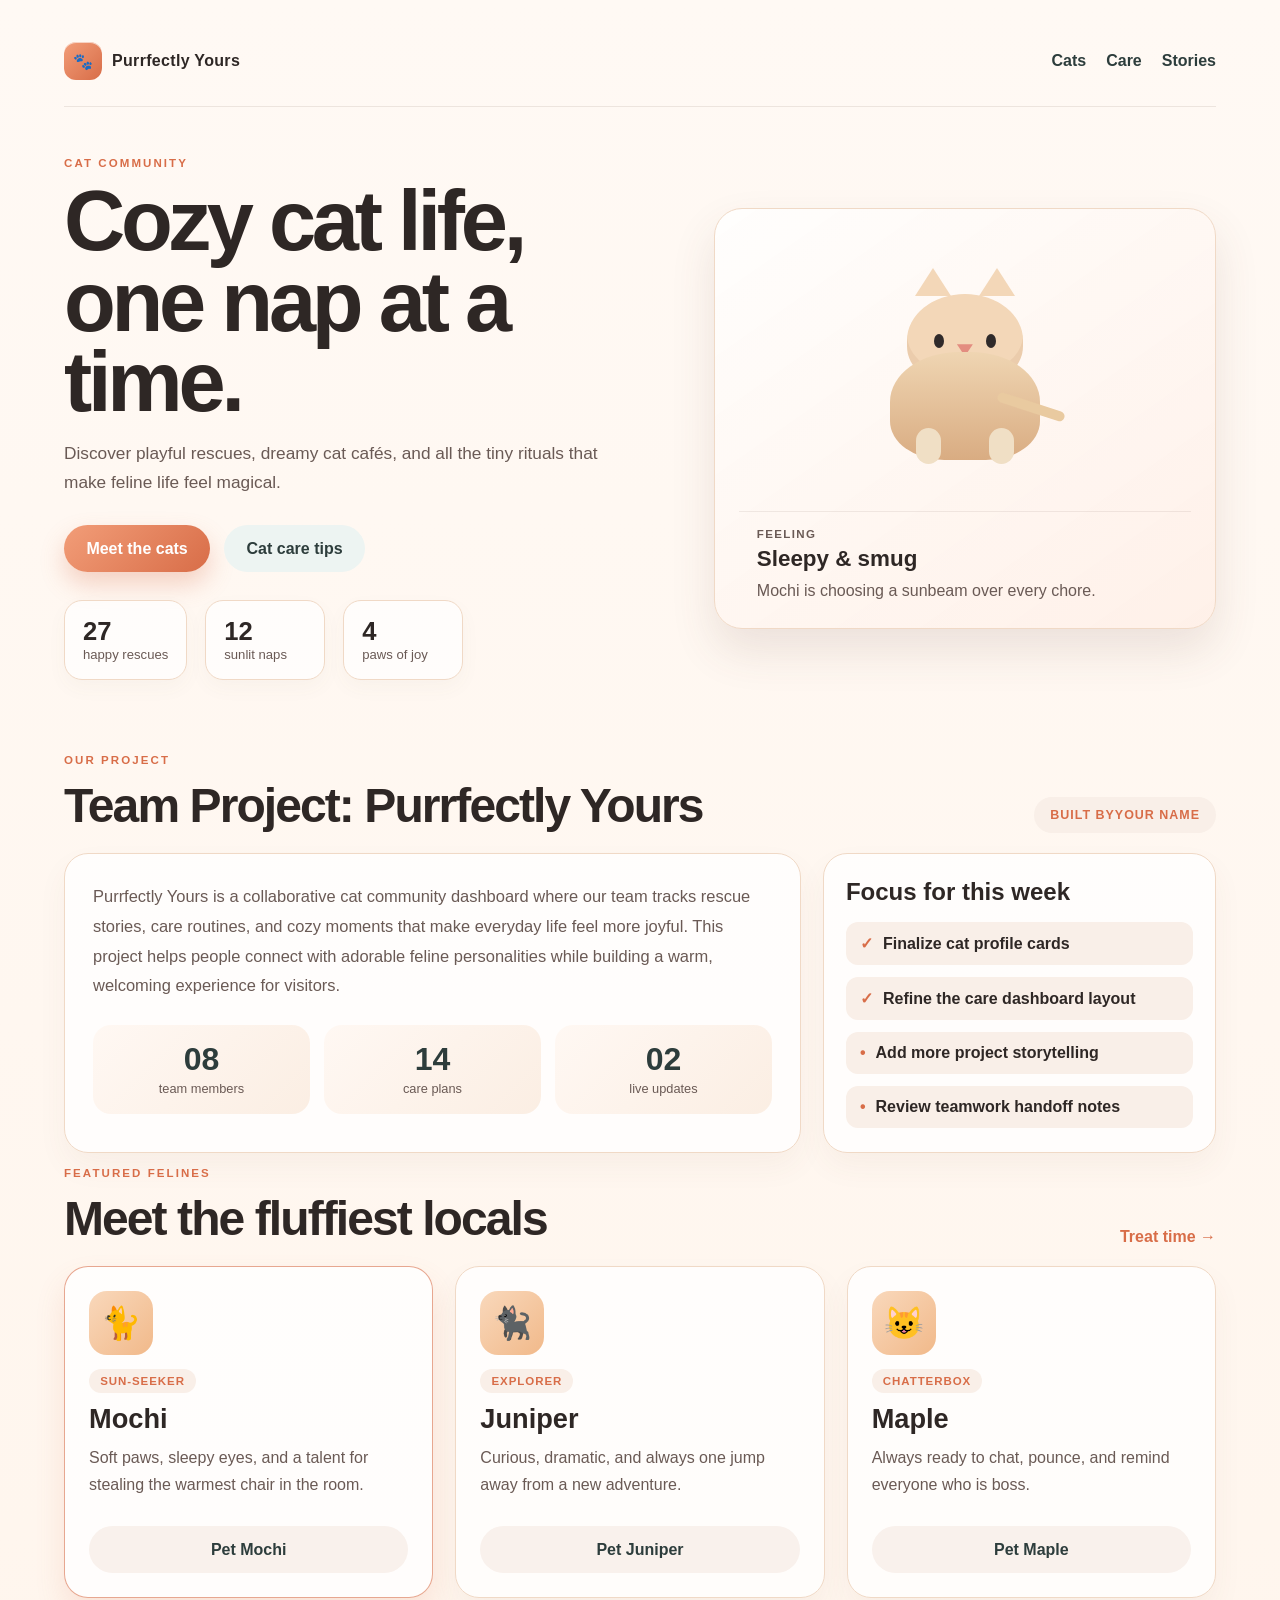
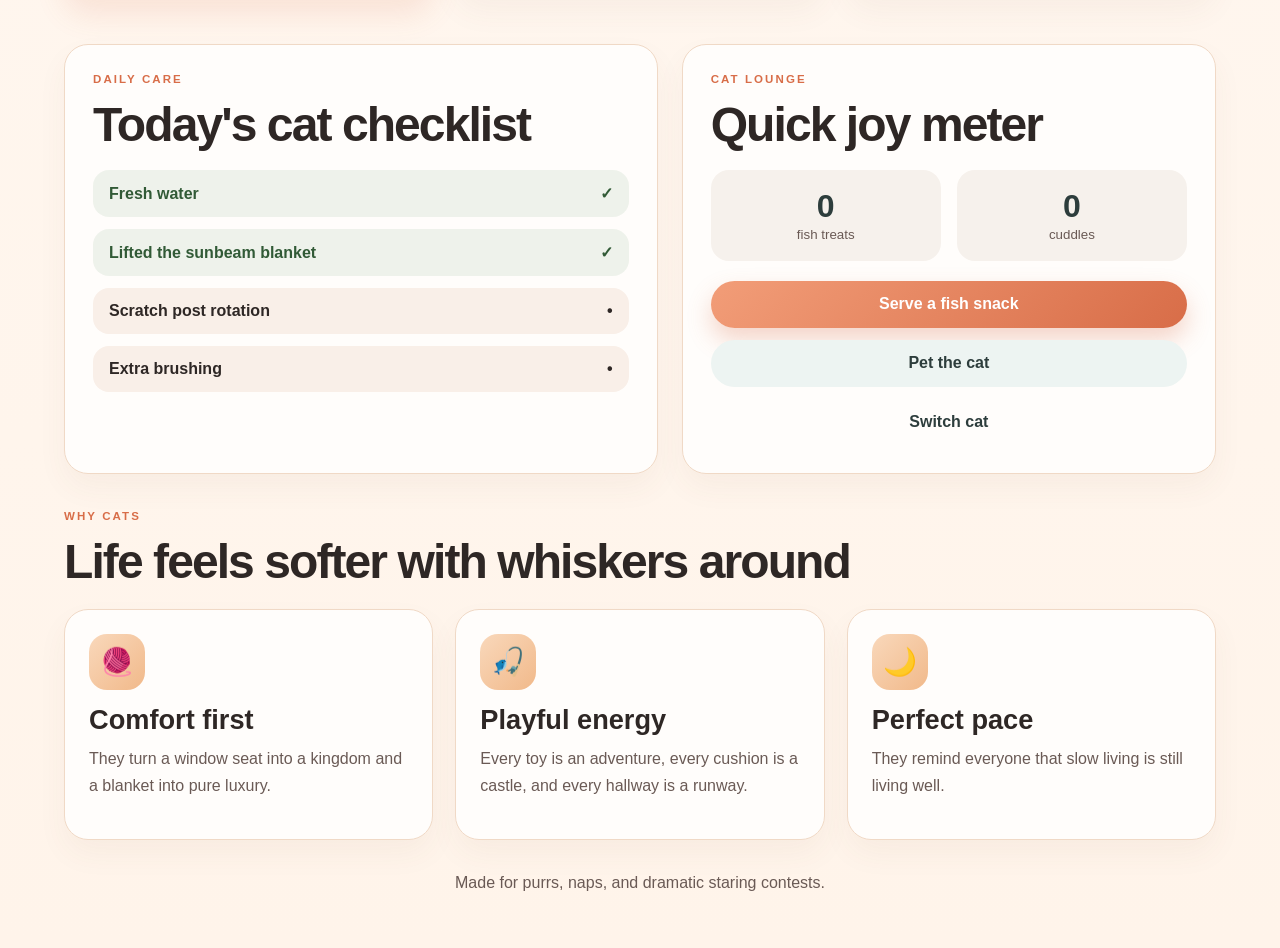
==== index.html @ acc52320 "cat" ====
﻿<!DOCTYPE html>
<html lang="en">
  <head>
    <meta charset="UTF-8" />
    <meta name="viewport" content="width=device-width, initial-scale=1.0" />
    <title>Purrfectly Yours</title>
    <link rel="stylesheet" href="purrfectly-yours.css" />
  </head>
  <body>
    <div class="page-shell">
      <header class="topbar">
        <div class="brand" aria-label="Purrfectly Yours home">
          <span class="brand-mark">🐾</span>
          <span>Purrfectly Yours</span>
        </div>
        <nav class="nav" aria-label="Main navigation">
          <a href="#cats">Cats</a>
          <a href="#care">Care</a>
          <a href="#story">Stories</a>
        </nav>
      </header>

      <main>
        <section class="hero">
          <div class="hero-copy">
            <p class="eyebrow">Cat community</p>
            <h1>Cozy cat life, one nap at a time.</h1>
            <p class="lede">
              Discover playful rescues, dreamy cat cafés, and all the tiny rituals that make feline life feel magical.
            </p>
            <div class="cta-row">
              <a class="primary-btn" href="#cats">Meet the cats</a>
              <a class="secondary-btn" href="#care">Cat care tips</a>
            </div>
            <ul class="mini-stats" aria-label="Cat community stats">
              <li><strong>27</strong><span>happy rescues</span></li>
              <li><strong>12</strong><span>sunlit naps</span></li>
              <li><strong>4</strong><span>paws of joy</span></li>
            </ul>
          </div>

          <div class="hero-card" aria-live="polite">
            <div class="cat-stage">
              <div class="cat-figure" aria-label="Featured cat illustration">
                <div class="cat-head">
                  <span class="ear left"></span>
                  <span class="ear right"></span>
                  <span class="eye left"></span>
                  <span class="eye right"></span>
                  <span class="nose"></span>
                  <span class="mouth"></span>
                </div>
                <div class="cat-body">
                  <span class="paw left"></span>
                  <span class="paw right"></span>
                  <span class="tail"></span>
                </div>
              </div>
            </div>
            <div class="mood-box">
              <p class="mood-label">Feeling</p>
              <strong id="moodLabel">Sleepy &amp; smug</strong>
              <p id="moodText">Mochi is choosing a sunbeam over every chore.</p>
            </div>
          </div>
        </section>

        <section class="your-name-project" id="project">
          <div class="project-heading">
            <div>
              <p class="eyebrow">Our project</p>
              <h2>Team Project: Purrfectly Yours</h2>
            </div>
            <span class="project-badge">Built by <strong id="creatorName">Your Name</strong></span>
          </div>

          <div class="project-layout">
            <article class="project-card project-main">
              <p class="project-description">
                Purrfectly Yours is a collaborative cat community dashboard where our team tracks rescue stories,
                care routines, and cozy moments that make everyday life feel more joyful. This project helps people
                connect with adorable feline personalities while building a warm, welcoming experience for visitors.
              </p>

              <div class="project-metrics">
                <div class="metric-box">
                  <strong>08</strong>
                  <span>team members</span>
                </div>
                <div class="metric-box">
                  <strong>14</strong>
                  <span>care plans</span>
                </div>
                <div class="metric-box">
                  <strong>02</strong>
                  <span>live updates</span>
                </div>
              </div>
            </article>

            <aside class="project-card project-checklist">
              <h3>Focus for this week</h3>
              <ul>
                <li><span>✓</span> Finalize cat profile cards</li>
                <li><span>✓</span> Refine the care dashboard layout</li>
                <li><span>•</span> Add more project storytelling</li>
                <li><span>•</span> Review teamwork handoff notes</li>
              </ul>
            </aside>
          </div>
        </section>

        <section id="cats" class="cats">
          <div class="section-heading">
            <div>
              <p class="eyebrow">Featured felines</p>
              <h2>Meet the fluffiest locals</h2>
            </div>
            <a href="#care" class="inline-link">Treat time →</a>
          </div>

          <div class="cat-grid">
            <article class="cat-card active" data-index="0">
              <div class="card-icon">🐈</div>
              <span class="cat-tag">Sun-seeker</span>
              <h3>Mochi</h3>
              <p>Soft paws, sleepy eyes, and a talent for stealing the warmest chair in the room.</p>
              <button type="button" class="pet-button">Pet Mochi</button>
            </article>

            <article class="cat-card" data-index="1">
              <div class="card-icon">🐈‍⬛</div>
              <span class="cat-tag">Explorer</span>
              <h3>Juniper</h3>
              <p>Curious, dramatic, and always one jump away from a new adventure.</p>
              <button type="button" class="pet-button">Pet Juniper</button>
            </article>

            <article class="cat-card" data-index="2">
              <div class="card-icon">😺</div>
              <span class="cat-tag">Chatterbox</span>
              <h3>Maple</h3>
              <p>Always ready to chat, pounce, and remind everyone who is boss.</p>
              <button type="button" class="pet-button">Pet Maple</button>
            </article>
          </div>
        </section>

        <section id="care" class="care-board">
          <div class="panel">
            <p class="eyebrow">Daily care</p>
            <h2>Today's cat checklist</h2>
            <ul class="care-list">
              <li class="done">Fresh water <span>✓</span></li>
              <li class="done">Lifted the sunbeam blanket <span>✓</span></li>
              <li class="pending">Scratch post rotation <span>•</span></li>
              <li class="pending">Extra brushing <span>•</span></li>
            </ul>
          </div>

          <div class="panel action-panel">
            <p class="eyebrow">Cat lounge</p>
            <h2>Quick joy meter</h2>
            <div class="counter-row">
              <div class="counter-box">
                <span id="fishCount">0</span>
                <small>fish treats</small>
              </div>
              <div class="counter-box">
                <span id="loveCount">0</span>
                <small>cuddles</small>
              </div>
            </div>
            <button id="feedBtn" type="button">Serve a fish snack</button>
            <button id="petBtn" class="secondary-btn" type="button">Pet the cat</button>
            <button id="nextCatBtn" class="ghost-btn" type="button">Switch cat</button>
          </div>
        </section>

        <section id="story" class="story">
          <div class="section-heading">
            <div>
              <p class="eyebrow">Why cats</p>
              <h2>Life feels softer with whiskers around</h2>
            </div>
          </div>

          <div class="story-grid">
            <article class="story-card">
              <div class="story-icon">🧶</div>
              <h3>Comfort first</h3>
              <p>They turn a window seat into a kingdom and a blanket into pure luxury.</p>
            </article>
            <article class="story-card">
              <div class="story-icon">🎣</div>
              <h3>Playful energy</h3>
              <p>Every toy is an adventure, every cushion is a castle, and every hallway is a runway.</p>
            </article>
            <article class="story-card">
              <div class="story-icon">🌙</div>
              <h3>Perfect pace</h3>
              <p>They remind everyone that slow living is still living well.</p>
            </article>
          </div>
        </section>
      </main>

      <footer>
        <p>Made for purrs, naps, and dramatic staring contests.</p>
      </footer>
    </div>

    <script src="app.js"></script>
  </body>
</html>
---- purrfectly-yours.css ----
﻿:root {
  --bg: #fffaf5;
  --panel: #fff;
  --panel-soft: #fbeee3;
  --accent: #f29d78;
  --accent-deep: #d86d48;
  --primary: #586f70;
  --primary-deep: #2d3d3c;
  --text: #2e2725;
  --muted: #6a5a55;
  --line: #f0d9c6;
  --success: #8ab18a;
  --shadow: 0 22px 45px rgba(95, 67, 55, 0.12);
}

* {
  box-sizing: border-box;
}

html {
  scroll-behavior: smooth;
}

body {
  margin: 0;
  font-family: 'Segoe UI', Tahoma, sans-serif;
  color: var(--text);
  background: linear-gradient(180deg, #fff9f4 0%, #fff4ea 100%);
}

img {
  max-width: 100%;
  display: block;
}

button,
a {
  font: inherit;
}

.page-shell {
  max-width: 1200px;
  margin: 0 auto;
  padding: 24px 24px 40px;
}

.topbar {
  display: flex;
  align-items: center;
  justify-content: space-between;
  gap: 18px;
  padding: 18px 0 26px;
  border-bottom: 1px solid rgba(109, 83, 68, 0.12);
}

.brand {
  display: inline-flex;
  align-items: center;
  gap: 10px;
  font-weight: 800;
  letter-spacing: 0.02em;
}

.brand-mark {
  display: grid;
  place-items: center;
  width: 38px;
  height: 38px;
  border-radius: 12px;
  background: linear-gradient(135deg, var(--accent), var(--accent-deep));
  box-shadow: inset 0 1px 0 rgba(255,255,255,0.6);
}

.nav {
  display: flex;
  gap: 20px;
  flex-wrap: wrap;
}

.nav a {
  color: var(--primary-deep);
  text-decoration: none;
  font-weight: 600;
}

.hero {
  display: grid;
  grid-template-columns: 1.1fr 0.9fr;
  gap: 36px;
  align-items: center;
  padding: 50px 0 28px;
}

.eyebrow {
  margin: 0 0 12px;
  color: var(--accent-deep);
  font-size: 0.72rem;
  font-weight: 800;
  letter-spacing: 0.18em;
  text-transform: uppercase;
}

h1,
h2,
h3,
p {
  margin-top: 0;
}

h1 {
  margin-bottom: 16px;
  font-size: clamp(2.8rem, 7vw, 5.3rem);
  line-height: 0.95;
  letter-spacing: -0.05em;
}

.lede {
  max-width: 580px;
  color: var(--muted);
  font-size: 1.08rem;
  line-height: 1.7;
}

.cta-row {
  display: flex;
  flex-wrap: wrap;
  gap: 14px;
  margin-top: 28px;
}

.primary-btn,
.secondary-btn,
.pet-button,
#feedBtn,
#petBtn,
#nextCatBtn {
  border: none;
  border-radius: 999px;
  padding: 0.9rem 1.4rem;
  font-weight: 700;
  text-decoration: none;
  transition: transform 0.18s ease, box-shadow 0.18s ease;
  cursor: pointer;
}

.primary-btn,
#feedBtn {
  background: linear-gradient(135deg, var(--accent), var(--accent-deep));
  color: white;
  box-shadow: 0 12px 24px rgba(216, 109, 72, 0.28);
}

.secondary-btn,
#petBtn {
  background: #edf4f2;
  color: var(--primary-deep);
}

.ghost-btn {
  background: transparent;
  border: 1px solid rgba(45, 61, 60, 0.15);
  color: var(--primary-deep);
}

.primary-btn:hover,
.secondary-btn:hover,
.pet-button:hover,
#feedBtn:hover,
#petBtn:hover,
#nextCatBtn:hover {
  transform: translateY(-1px);
}

.mini-stats {
  display: flex;
  flex-wrap: wrap;
  gap: 18px;
  margin: 28px 0 0;
  padding: 0;
  list-style: none;
}

.mini-stats li {
  min-width: 120px;
  padding: 16px 18px;
  background: rgba(255,255,255,0.7);
  border: 1px solid var(--line);
  border-radius: 18px;
  box-shadow: 0 8px 20px rgba(110, 90, 80, 0.04);
}

.mini-stats strong {
  display: block;
  font-size: 1.6rem;
  line-height: 1.1;
}

.mini-stats span {
  color: var(--muted);
  font-size: 0.82rem;
}

.hero-card {
  background: linear-gradient(145deg, rgba(255,255,255,0.85), rgba(255,240,231,0.9));
  border: 1px solid var(--line);
  border-radius: 28px;
  box-shadow: var(--shadow);
  padding: 24px;
}

.cat-stage {
  display: grid;
  place-items: center;
  min-height: 260px;
  padding: 18px 0 14px;
}

.cat-figure {
  position: relative;
  width: 180px;
  height: 190px;
}

.cat-head {
  position: absolute;
  top: 24px;
  left: 50%;
  transform: translateX(-50%);
  width: 116px;
  height: 92px;
  background: #f3d7b8;
  border-radius: 52% 52% 45% 45%;
  box-shadow: inset 0 -12px 0 rgba(187, 139, 103, 0.15);
}

.ear {
  position: absolute;
  top: -26px;
  width: 0;
  height: 0;
  border-left: 18px solid transparent;
  border-right: 18px solid transparent;
  border-bottom: 28px solid #f3d7b8;
}

.ear.left { left: 8px; }
.ear.right { right: 8px; }

.eye {
  position: absolute;
  top: 40px;
  width: 10px;
  height: 14px;
  border-radius: 50%;
  background: #2f2a2a;
}

.eye.left { left: 27px; }
.eye.right { right: 27px; }

.nose {
  position: absolute;
  left: 50%;
  top: 50px;
  width: 16px;
  height: 12px;
  transform: translateX(-50%);
  background: #e38d80;
  clip-path: polygon(50% 100%, 0 0, 100% 0);
}

.mouth {
  position: absolute;
  left: 50%;
  top: 63px;
  width: 34px;
  height: 16px;
  transform: translateX(-50%);
  border-bottom: 2px solid #403533;
  border-radius: 0 0 18px 18px;
}

.cat-body {
  position: absolute;
  left: 50%;
  bottom: 0;
  transform: translateX(-50%);
  width: 150px;
  height: 108px;
  background: linear-gradient(180deg, #efd5b2 0%, #d9ac82 100%);
  border-radius: 46% 46% 36% 36%;
}

.paw {
  position: absolute;
  bottom: -4px;
  width: 25px;
  height: 36px;
  background: #f0dfc5;
  border-radius: 16px;
}

.paw.left { left: 26px; }
.paw.right { right: 26px; }

.tail {
  position: absolute;
  right: -26px;
  top: 50px;
  width: 70px;
  height: 10px;
  background: #e9caa0;
  border-radius: 999px;
  transform: rotate(18deg);
}

.mood-box {
  margin-top: 18px;
  padding: 16px 18px 0;
  border-top: 1px solid rgba(109, 83, 68, 0.1);
}

.mood-label {
  margin: 0 0 6px;
  color: var(--muted);
  font-size: 0.72rem;
  font-weight: 700;
  letter-spacing: 0.12em;
  text-transform: uppercase;
}

#moodLabel {
  display: block;
  margin-bottom: 6px;
  font-size: 1.4rem;
}

#moodText {
  margin: 0;
  color: var(--muted);
  line-height: 1.6;
}

.section-heading {
  display: flex;
  align-items: end;
  justify-content: space-between;
  gap: 12px;
  margin: 14px 0 20px;
}

.inline-link {
  color: var(--accent-deep);
  font-weight: 700;
  text-decoration: none;
}

h2 {
  margin-bottom: 0;
  font-size: clamp(2rem, 4vw, 3rem);
  letter-spacing: -0.04em;
}

.cat-grid,
.story-grid {
  display: grid;
  grid-template-columns: repeat(3, minmax(0, 1fr));
  gap: 22px;
}

.cat-card,
.story-card,
.panel {
  background: rgba(255,255,255,0.8);
  border: 1px solid var(--line);
  border-radius: 24px;
  box-shadow: 0 14px 30px rgba(120, 87, 63, 0.05);
}

.cat-card {
  padding: 24px;
  transition: transform 0.2s ease, box-shadow 0.2s ease, border-color 0.2s ease;
}

.cat-card.active {
  border-color: rgba(216, 109, 72, 0.6);
  box-shadow: 0 16px 30px rgba(216, 109, 72, 0.14);
}

.card-icon,
.story-icon {
  display: grid;
  place-items: center;
  width: 64px;
  height: 64px;
  margin-bottom: 14px;
  border-radius: 18px;
  background: linear-gradient(135deg, #f9d8bb, #f1b98a);
  font-size: 2rem;
}

.cat-tag {
  display: inline-block;
  margin-bottom: 10px;
  padding: 0.38rem 0.7rem;
  border-radius: 999px;
  background: #f9efe8;
  color: var(--accent-deep);
  font-size: 0.72rem;
  font-weight: 700;
  letter-spacing: 0.08em;
  text-transform: uppercase;
}

.cat-card h3,
.story-card h3 {
  margin-bottom: 10px;
  font-size: 1.7rem;
}

.cat-card p,
.story-card p {
  color: var(--muted);
  line-height: 1.65;
}

.pet-button {
  width: 100%;
  margin-top: 12px;
  background: #f9f1ec;
  color: var(--primary-deep);
}

.care-board {
  display: grid;
  grid-template-columns: 1fr 0.9fr;
  gap: 24px;
  margin-top: 36px;
  padding-top: 10px;
}

.panel {
  padding: 28px;
}

.care-list {
  margin: 18px 0 0;
  padding: 0;
  list-style: none;
  display: grid;
  gap: 12px;
}

.care-list li {
  display: flex;
  align-items: center;
  justify-content: space-between;
  gap: 12px;
  padding: 14px 16px;
  border-radius: 16px;
  font-weight: 600;
}

.care-list li.done {
  background: rgba(138, 177, 138, 0.14);
  color: #315a36;
}

.care-list li.pending {
  background: #f9efe8;
  color: var(--text);
}

.counter-row {
  display: grid;
  grid-template-columns: repeat(2, minmax(0, 1fr));
  gap: 16px;
  margin: 18px 0 20px;
}

.counter-box {
  padding: 18px 14px;
  border-radius: 18px;
  background: #f6f1ec;
  text-align: center;
}

.counter-box span {
  display: block;
  font-size: 2rem;
  font-weight: 800;
  color: var(--primary-deep);
}

.counter-box small {
  color: var(--muted);
}

.action-panel button {
  display: block;
  width: 100%;
  margin-top: 12px;
}

.your-name-project {
  margin-top: 18px;
  padding-top: 12px;
}

.project-heading {
  display: flex;
  align-items: end;
  justify-content: space-between;
  gap: 16px;
  margin: 16px 0 20px;
}

.project-badge {
  display: inline-flex;
  align-items: center;
  justify-content: center;
  padding: 0.7rem 1rem;
  border-radius: 999px;
  background: #f9efe8;
  color: var(--accent-deep);
  font-weight: 700;
  font-size: 0.78rem;
  letter-spacing: 0.08em;
  text-transform: uppercase;
}

.project-layout {
  display: grid;
  grid-template-columns: 1.5fr 0.8fr;
  gap: 22px;
}

.project-card {
  background: rgba(255, 255, 255, 0.82);
  border: 1px solid var(--line);
  border-radius: 24px;
  box-shadow: 0 14px 30px rgba(120, 87, 63, 0.05);
}

.project-main {
  padding: 28px;
}

.project-description {
  margin: 0;
  color: var(--muted);
  font-size: 1.03rem;
  line-height: 1.8;
}

.project-metrics {
  display: grid;
  grid-template-columns: repeat(3, minmax(0, 1fr));
  gap: 14px;
  margin-top: 24px;
}

.metric-box {
  padding: 18px 14px;
  border-radius: 18px;
  background: linear-gradient(135deg, #fff8f3, #fbeee3);
  text-align: center;
}

.metric-box strong {
  display: block;
  font-size: 2rem;
  line-height: 1;
  color: var(--primary-deep);
}

.metric-box span {
  display: block;
  margin-top: 6px;
  color: var(--muted);
  font-size: 0.8rem;
}

.project-checklist {
  padding: 24px 22px;
}

.project-checklist h3 {
  margin: 0 0 16px;
  font-size: 1.5rem;
}

.project-checklist ul {
  list-style: none;
  margin: 0;
  padding: 0;
  display: grid;
  gap: 12px;
}

.project-checklist li {
  display: flex;
  align-items: center;
  gap: 10px;
  padding: 12px 14px;
  border-radius: 12px;
  background: #f9efe8;
  color: var(--text);
  font-weight: 600;
}

.project-checklist li span {
  color: var(--accent-deep);
  font-size: 1rem;
}

.story {
  margin-top: 36px;
}

.story-card {
  padding: 24px;
}

.story-icon {
  width: 56px;
  height: 56px;
  font-size: 1.7rem;
}

footer {
  padding-top: 34px;
  text-align: center;
  color: var(--muted);
}

@media (max-width: 900px) {
  .project-layout {
    grid-template-columns: 1fr;
  }
}

@media (max-width: 900px) {
  .hero,
  .care-board,
  .cat-grid,
  .story-grid {
    grid-template-columns: 1fr;
  }

  .page-shell {
    padding-left: 18px;
    padding-right: 18px;
  }
}

@media (max-width: 560px) {
  .topbar,
  .section-heading {
    align-items: flex-start;
    flex-direction: column;
  }

  .nav {
    gap: 12px;
  }

  .cta-row {
    flex-direction: column;
  }

  .primary-btn,
  .secondary-btn,
  #feedBtn,
  #petBtn,
  #nextCatBtn {
    width: 100%;
    text-align: center;
  }
}
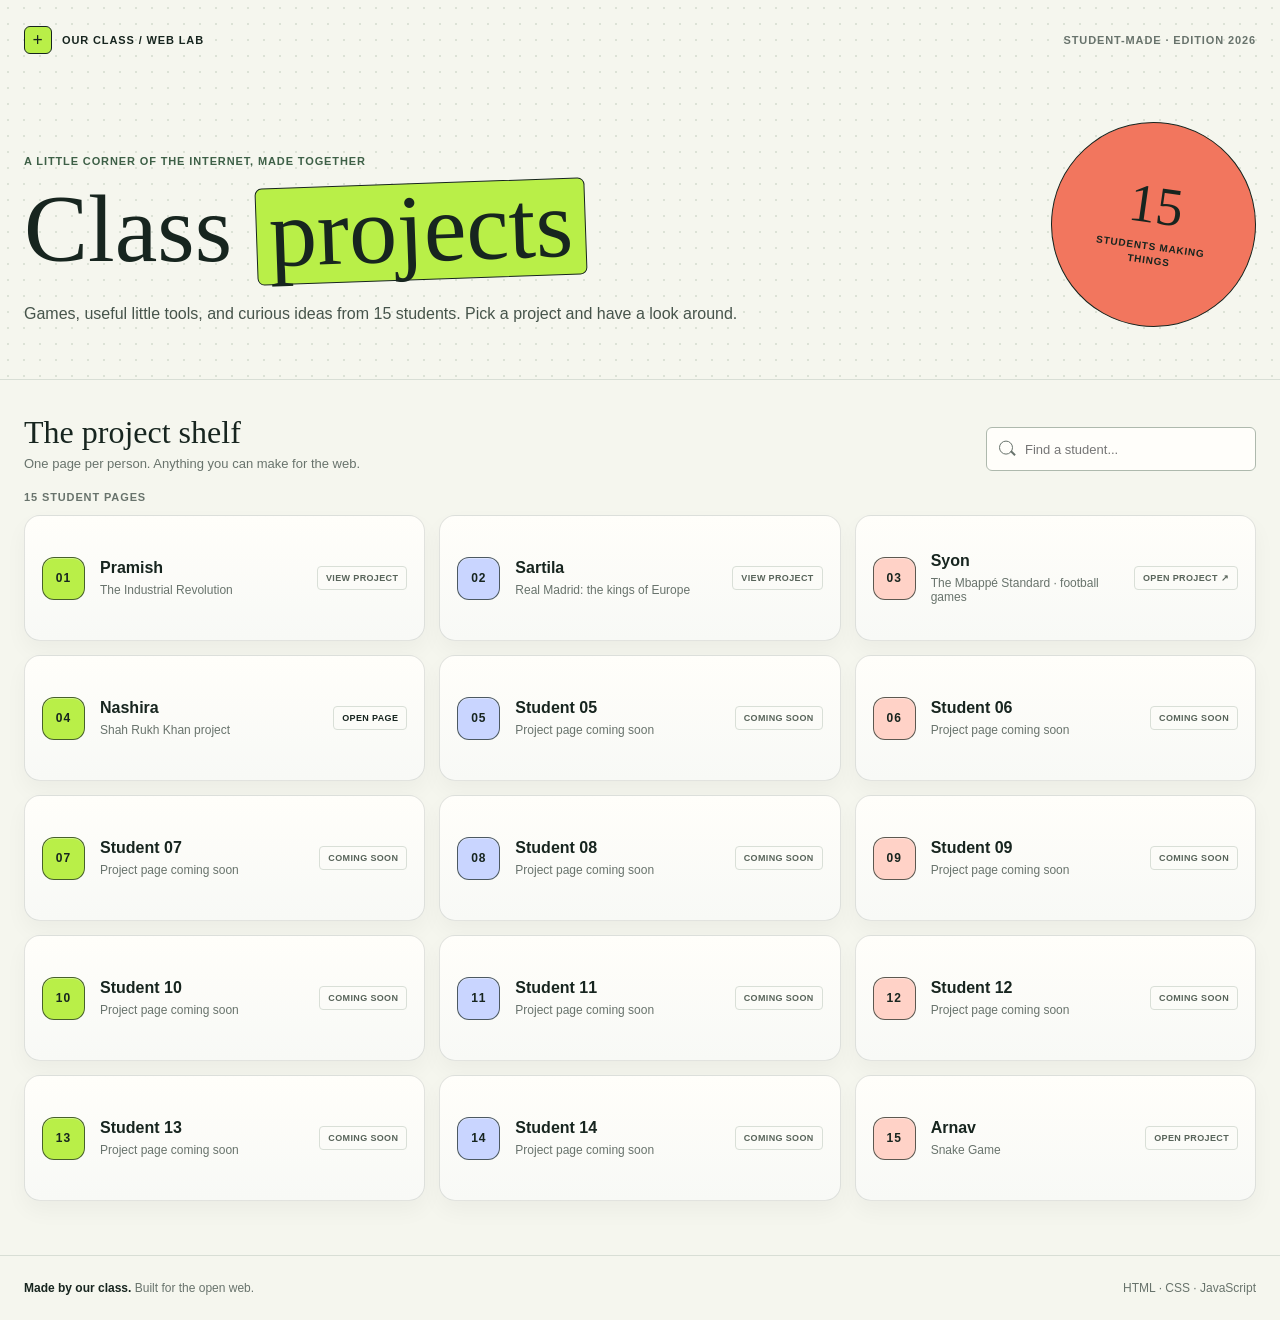
==== commit e63a235e: "Merge branch 'main' into Syon" ====
--- a/index.html
+++ b/index.html
@@ -1,215 +1,413 @@
-﻿<!DOCTYPE html>
+<!doctype html>
 <html lang="en">
-  <head>
-    <meta charset="UTF-8" />
-    <meta name="viewport" content="width=device-width, initial-scale=1.0" />
-    <title>Purrfectly Yours</title>
-    <link rel="stylesheet" href="purrfectly-yours.css" />
-  </head>
-  <body>
+<head>
+  <meta charset="utf-8">
+  <meta name="viewport" content="width=device-width, initial-scale=1">
+  <meta name="theme-color" content="#f5f6ee">
+  <meta name="description" content="A directory of games, tools, and web projects made by our class.">
+  <title>Class Web Lab</title>
+  <style>
+    :root {
+      color-scheme: light;
+      --paper: #f5f6ee;
+      --ink: #17251f;
+      --muted: #68736c;
+      --line: #d8ded5;
+      --green: #b9ef48;
+      --coral: #f2765e;
+      --blue: #5375e8;
+      --white: #fffefa;
+      --serif: Georgia, "Times New Roman", serif;
+      --sans: "Trebuchet MS", "Segoe UI", sans-serif;
+    }
+
+    * { box-sizing: border-box; }
+
+    body {
+      margin: 0;
+      background: var(--paper);
+      color: var(--ink);
+      font-family: var(--sans);
+      -webkit-font-smoothing: antialiased;
+    }
+
+    .page-shell {
+      width: min(1240px, calc(100% - 48px));
+      margin: 0 auto;
+    }
+
+    .masthead {
+      position: relative;
+      overflow: hidden;
+      padding: 26px 0 52px;
+      border-bottom: 1px solid var(--line);
+      background-color: var(--paper);
+      background-image: radial-gradient(#dce2d6 0.8px, transparent 0.8px);
+      background-size: 16px 16px;
+    }
+
+    .topline, .section-heading, .footer-line {
+      display: flex;
+      align-items: center;
+      justify-content: space-between;
+      gap: 20px;
+    }
+
+    .brand, .edition, .eyebrow, .slot-number, .slot-state, .results-count {
+      font-size: 11px;
+      font-weight: 800;
+      letter-spacing: 0.08em;
+      text-transform: uppercase;
+    }
+
+    .brand { display: inline-flex; align-items: center; gap: 10px; }
+
+    .brand-mark {
+      display: grid;
+      width: 28px;
+      height: 28px;
+      place-items: center;
+      background: var(--green);
+      border: 1px solid var(--ink);
+      border-radius: 6px;
+      font-family: var(--serif);
+      font-size: 18px;
+      line-height: 1;
+    }
+
+    .edition { color: var(--muted); }
+
+    .hero {
+      display: grid;
+      grid-template-columns: minmax(0, 1fr) 205px;
+      align-items: end;
+      gap: 32px;
+      padding-top: 68px;
+    }
+
+    .eyebrow { margin: 0 0 16px; color: #3e6047; }
+
+    h1 {
+      max-width: 760px;
+      margin: 0;
+      font-family: var(--serif);
+      font-size: clamp(52px, 8vw, 96px);
+      font-weight: 400;
+      line-height: 0.94;
+      letter-spacing: 0;
+    }
+
+    h1 span {
+      display: inline-block;
+      padding: 0 12px 5px;
+      background: var(--green);
+      border: 1px solid var(--ink);
+      border-radius: 7px;
+      transform: rotate(-2deg);
+    }
+
+    .hero-note {
+      margin: 22px 0 0;
+      color: #46544b;
+      font-size: 16px;
+      line-height: 1.55;
+    }
+
+    .hero-stamp {
+      display: grid;
+      aspect-ratio: 1;
+      align-content: center;
+      justify-items: center;
+      border: 1px solid var(--ink);
+      border-radius: 50%;
+      background: var(--coral);
+      text-align: center;
+      transform: rotate(8deg);
+    }
+
+    .hero-stamp strong {
+      font-family: var(--serif);
+      font-size: 54px;
+      font-weight: 400;
+      line-height: 0.9;
+    }
+
+    .hero-stamp span {
+      max-width: 110px;
+      margin-top: 10px;
+      font-size: 10px;
+      font-weight: 800;
+      letter-spacing: 0.08em;
+      line-height: 1.4;
+      text-transform: uppercase;
+    }
+
+    main { padding: 34px 0 54px; }
+
+    .section-heading { align-items: end; margin-bottom: 20px; }
+
+    .section-heading h2 {
+      margin: 0;
+      font-family: var(--serif);
+      font-size: 32px;
+      font-weight: 400;
+      letter-spacing: 0;
+    }
+
+    .section-heading p { margin: 5px 0 0; color: var(--muted); font-size: 13px; }
+
+    .search-wrap { position: relative; width: min(100%, 270px); flex: 0 0 auto; }
+
+    .search-wrap::before {
+      position: absolute;
+      top: 50%;
+      left: 13px;
+      width: 12px;
+      height: 12px;
+      border: 1.5px solid var(--muted);
+      border-radius: 50%;
+      content: "";
+      transform: translateY(-60%);
+    }
+
+    .search-wrap::after {
+      position: absolute;
+      top: 53%;
+      left: 25px;
+      width: 6px;
+      height: 1.5px;
+      background: var(--muted);
+      content: "";
+      transform: rotate(45deg);
+      transform-origin: left center;
+    }
+
+    .search-input {
+      width: 100%;
+      min-height: 44px;
+      padding: 0 14px 0 38px;
+      border: 1px solid #aeb9ad;
+      border-radius: 6px;
+      outline: none;
+      background: var(--white);
+      color: var(--ink);
+      font: inherit;
+      font-size: 13px;
+    }
+
+    .search-input:focus-visible { outline: 3px solid #5375e866; outline-offset: 2px; }
+
+    .results-count { margin: 0 0 12px; color: var(--muted); }
+
+    .project-grid {
+      display: grid;
+      grid-template-columns: repeat(3, minmax(0, 1fr));
+      gap: 14px;
+    }
+
+    .project-slot {
+      display: grid;
+      min-height: 126px;
+      grid-template-columns: 43px minmax(0, 1fr) auto;
+      align-items: center;
+      gap: 15px;
+      padding: 17px;
+      border: 1px solid rgba(23, 37, 31, 0.12);
+      border-radius: 16px;
+      background: linear-gradient(180deg, #fffefa 0%, #f8f9f6 100%);
+      color: inherit;
+      text-decoration: none;
+      box-shadow: 0 10px 22px rgba(23, 37, 31, 0.04);
+      transition: border-color 160ms ease, transform 160ms ease, box-shadow 160ms ease;
+      animation: rise-in 380ms both;
+      animation-delay: calc(var(--slot-index) * 24ms);
+    }
+
+    .project-slot[hidden] { display: none; }
+
+    .project-slot-link { color: inherit; text-decoration: none; }
+    .project-slot-link:focus-visible { outline: 3px solid var(--blue); outline-offset: 3px; }
+
+    .project-slot:hover {
+      border-color: rgba(23, 37, 31, 0.35);
+      box-shadow: 0 16px 28px rgba(23, 37, 31, 0.08);
+      transform: translate(-1px, -2px);
+    }
+
+    a.project-slot:focus-visible {
+      outline: 3px solid var(--blue);
+      outline-offset: 3px;
+    }
+
+    .slot-number {
+      display: grid;
+      width: 43px;
+      height: 43px;
+      place-items: center;
+      border: 1px solid rgba(23, 37, 31, 0.7);
+      border-radius: 12px;
+      background: var(--green);
+      font-size: 12px;
+      box-shadow: inset 0 1px 0 rgba(255,255,255,0.35);
+    }
+
+    .project-slot:nth-child(3n + 2) .slot-number { background: #c9d5ff; }
+    .project-slot:nth-child(3n) .slot-number { background: #ffd2c7; }
+
+    .slot-copy { min-width: 0; }
+
+    .slot-copy h3 {
+      overflow: hidden;
+      margin: 0;
+      font-size: 16px;
+      font-weight: 700;
+      text-overflow: ellipsis;
+      white-space: nowrap;
+    }
+
+    .slot-copy p { margin: 6px 0 0; color: var(--muted); font-size: 12px; }
+
+    .slot-state {
+      padding: 6px 8px;
+      border: 1px solid #d9dfd7;
+      border-radius: 4px;
+      color: #58645a;
+      font-size: 9px;
+      letter-spacing: 0.04em;
+      white-space: nowrap;
+    }
+
+    .empty-state {
+      display: none;
+      padding: 36px 12px;
+      color: var(--muted);
+      font-family: var(--serif);
+      font-size: 22px;
+      text-align: center;
+    }
+
+    .empty-state.is-visible { display: block; }
+
+    footer { border-top: 1px solid var(--line); }
+
+    .footer-line { min-height: 64px; color: var(--muted); font-size: 12px; }
+    .footer-line strong { color: var(--ink); font-weight: 700; }
+
+    @keyframes rise-in {
+      from { opacity: 0; transform: translateY(8px); }
+      to { opacity: 1; transform: translateY(0); }
+    }
+
+    @media (max-width: 800px) {
+      .project-grid { grid-template-columns: repeat(2, minmax(0, 1fr)); }
+      .hero { grid-template-columns: minmax(0, 1fr) 145px; }
+      .hero-stamp strong { font-size: 44px; }
+    }
+
+    @media (max-width: 560px) {
+      .page-shell { width: min(100% - 32px, 440px); }
+      .masthead { padding-top: 18px; padding-bottom: 36px; }
+      .edition { font-size: 9px; }
+      .hero { grid-template-columns: minmax(0, 1fr); gap: 24px; padding-top: 52px; }
+      h1 { font-size: clamp(52px, 15vw, 76px); }
+      .hero-note { max-width: 340px; font-size: 14px; }
+      .hero-stamp { position: absolute; top: 82px; right: 26px; width: 86px; }
+      .hero-stamp strong { font-size: 32px; }
+      .hero-stamp span { max-width: 66px; margin-top: 6px; font-size: 7px; }
+      main { padding-top: 28px; }
+      .section-heading { align-items: stretch; flex-direction: column; gap: 16px; }
+      .section-heading h2 { font-size: 29px; }
+      .search-wrap { width: 100%; }
+      .project-grid { grid-template-columns: 1fr; gap: 9px; }
+      .project-slot { min-height: 100px; grid-template-columns: 43px minmax(0, 1fr); column-gap: 14px; row-gap: 8px; padding: 14px; }
+      .slot-state { grid-column: 2; justify-self: start; }
+      .footer-line { align-items: flex-start; flex-direction: column; justify-content: center; gap: 5px; padding: 15px 0; }
+    }
+
+    @media (prefers-reduced-motion: reduce) {
+      *, *::before, *::after { scroll-behavior: auto !important; animation-duration: 0.01ms !important; animation-iteration-count: 1 !important; transition-duration: 0.01ms !important; }
+    }
+  </style>
+</head>
+<body>
+  <header class="masthead">
     <div class="page-shell">
-      <header class="topbar">
-        <div class="brand" aria-label="Purrfectly Yours home">
-          <span class="brand-mark">🐾</span>
-          <span>Purrfectly Yours</span>
+      <div class="topline">
+        <div class="brand"><span class="brand-mark" aria-hidden="true">+</span><span>Our Class / Web Lab</span></div>
+        <span class="edition">Student-made · Edition 2026</span>
+      </div>
+      <div class="hero">
+        <div>
+          <p class="eyebrow">A little corner of the internet, made together</p>
+          <h1>Class <span>projects</span></h1>
+          <p class="hero-note">Games, useful little tools, and curious ideas from 15 students. Pick a project and have a look around.</p>
         </div>
-        <nav class="nav" aria-label="Main navigation">
-          <a href="#cats">Cats</a>
-          <a href="#care">Care</a>
-          <a href="#story">Stories</a>
-        </nav>
-      </header>
-
-      <main>
-        <section class="hero">
-          <div class="hero-copy">
-            <p class="eyebrow">Cat community</p>
-            <h1>Cozy cat life, one nap at a time.</h1>
-            <p class="lede">
-              Discover playful rescues, dreamy cat cafés, and all the tiny rituals that make feline life feel magical.
-            </p>
-            <div class="cta-row">
-              <a class="primary-btn" href="#cats">Meet the cats</a>
-              <a class="secondary-btn" href="#care">Cat care tips</a>
-            </div>
-            <ul class="mini-stats" aria-label="Cat community stats">
-              <li><strong>27</strong><span>happy rescues</span></li>
-              <li><strong>12</strong><span>sunlit naps</span></li>
-              <li><strong>4</strong><span>paws of joy</span></li>
-            </ul>
-          </div>
-
-          <div class="hero-card" aria-live="polite">
-            <div class="cat-stage">
-              <div class="cat-figure" aria-label="Featured cat illustration">
-                <div class="cat-head">
-                  <span class="ear left"></span>
-                  <span class="ear right"></span>
-                  <span class="eye left"></span>
-                  <span class="eye right"></span>
-                  <span class="nose"></span>
-                  <span class="mouth"></span>
-                </div>
-                <div class="cat-body">
-                  <span class="paw left"></span>
-                  <span class="paw right"></span>
-                  <span class="tail"></span>
-                </div>
-              </div>
-            </div>
-            <div class="mood-box">
-              <p class="mood-label">Feeling</p>
-              <strong id="moodLabel">Sleepy &amp; smug</strong>
-              <p id="moodText">Mochi is choosing a sunbeam over every chore.</p>
-            </div>
-          </div>
-        </section>
-
-        <section class="your-name-project" id="project">
-          <div class="project-heading">
-            <div>
-              <p class="eyebrow">Our project</p>
-              <h2>Team Project: Purrfectly Yours</h2>
-            </div>
-            <span class="project-badge">Built by <strong id="creatorName">Your Name</strong></span>
-          </div>
-
-          <div class="project-layout">
-            <article class="project-card project-main">
-              <p class="project-description">
-                Purrfectly Yours is a collaborative cat community dashboard where our team tracks rescue stories,
-                care routines, and cozy moments that make everyday life feel more joyful. This project helps people
-                connect with adorable feline personalities while building a warm, welcoming experience for visitors.
-              </p>
-
-              <div class="project-metrics">
-                <div class="metric-box">
-                  <strong>08</strong>
-                  <span>team members</span>
-                </div>
-                <div class="metric-box">
-                  <strong>14</strong>
-                  <span>care plans</span>
-                </div>
-                <div class="metric-box">
-                  <strong>02</strong>
-                  <span>live updates</span>
-                </div>
-              </div>
-            </article>
-
-            <aside class="project-card project-checklist">
-              <h3>Focus for this week</h3>
-              <ul>
-                <li><span>✓</span> Finalize cat profile cards</li>
-                <li><span>✓</span> Refine the care dashboard layout</li>
-                <li><span>•</span> Add more project storytelling</li>
-                <li><span>•</span> Review teamwork handoff notes</li>
-              </ul>
-            </aside>
-          </div>
-        </section>
-
-        <section id="cats" class="cats">
-          <div class="section-heading">
-            <div>
-              <p class="eyebrow">Featured felines</p>
-              <h2>Meet the fluffiest locals</h2>
-            </div>
-            <a href="#care" class="inline-link">Treat time →</a>
-          </div>
-
-          <div class="cat-grid">
-            <article class="cat-card active" data-index="0">
-              <div class="card-icon">🐈</div>
-              <span class="cat-tag">Sun-seeker</span>
-              <h3>Mochi</h3>
-              <p>Soft paws, sleepy eyes, and a talent for stealing the warmest chair in the room.</p>
-              <button type="button" class="pet-button">Pet Mochi</button>
-            </article>
-
-            <article class="cat-card" data-index="1">
-              <div class="card-icon">🐈‍⬛</div>
-              <span class="cat-tag">Explorer</span>
-              <h3>Juniper</h3>
-              <p>Curious, dramatic, and always one jump away from a new adventure.</p>
-              <button type="button" class="pet-button">Pet Juniper</button>
-            </article>
-
-            <article class="cat-card" data-index="2">
-              <div class="card-icon">😺</div>
-              <span class="cat-tag">Chatterbox</span>
-              <h3>Maple</h3>
-              <p>Always ready to chat, pounce, and remind everyone who is boss.</p>
-              <button type="button" class="pet-button">Pet Maple</button>
-            </article>
-          </div>
-        </section>
-
-        <section id="care" class="care-board">
-          <div class="panel">
-            <p class="eyebrow">Daily care</p>
-            <h2>Today's cat checklist</h2>
-            <ul class="care-list">
-              <li class="done">Fresh water <span>✓</span></li>
-              <li class="done">Lifted the sunbeam blanket <span>✓</span></li>
-              <li class="pending">Scratch post rotation <span>•</span></li>
-              <li class="pending">Extra brushing <span>•</span></li>
-            </ul>
-          </div>
-
-          <div class="panel action-panel">
-            <p class="eyebrow">Cat lounge</p>
-            <h2>Quick joy meter</h2>
-            <div class="counter-row">
-              <div class="counter-box">
-                <span id="fishCount">0</span>
-                <small>fish treats</small>
-              </div>
-              <div class="counter-box">
-                <span id="loveCount">0</span>
-                <small>cuddles</small>
-              </div>
-            </div>
-            <button id="feedBtn" type="button">Serve a fish snack</button>
-            <button id="petBtn" class="secondary-btn" type="button">Pet the cat</button>
-            <button id="nextCatBtn" class="ghost-btn" type="button">Switch cat</button>
-          </div>
-        </section>
-
-        <section id="story" class="story">
-          <div class="section-heading">
-            <div>
-              <p class="eyebrow">Why cats</p>
-              <h2>Life feels softer with whiskers around</h2>
-            </div>
-          </div>
-
-          <div class="story-grid">
-            <article class="story-card">
-              <div class="story-icon">🧶</div>
-              <h3>Comfort first</h3>
-              <p>They turn a window seat into a kingdom and a blanket into pure luxury.</p>
-            </article>
-            <article class="story-card">
-              <div class="story-icon">🎣</div>
-              <h3>Playful energy</h3>
-              <p>Every toy is an adventure, every cushion is a castle, and every hallway is a runway.</p>
-            </article>
-            <article class="story-card">
-              <div class="story-icon">🌙</div>
-              <h3>Perfect pace</h3>
-              <p>They remind everyone that slow living is still living well.</p>
-            </article>
-          </div>
-        </section>
-      </main>
-
-      <footer>
-        <p>Made for purrs, naps, and dramatic staring contests.</p>
-      </footer>
+        <div class="hero-stamp" aria-label="15 student projects">
+          <strong>15</strong>
+          <span>students making things</span>
+        </div>
+      </div>
     </div>
-
-    <script src="app.js"></script>
-  </body>
-</html>
+  </header>
+
+  <main class="page-shell">
+    <div class="section-heading">
+      <div>
+        <h2>The project shelf</h2>
+        <p>One page per person. Anything you can make for the web.</p>
+      </div>
+      <label class="search-wrap">
+        <span class="visually-hidden" style="position:absolute;width:1px;height:1px;padding:0;margin:-1px;overflow:hidden;clip:rect(0,0,0,0);white-space:nowrap;border:0;">Search student pages</span>
+        <input class="search-input" id="project-search" type="search" placeholder="Find a student..." autocomplete="off">
+      </label>
+    </div>
+    <p class="results-count" id="results-count" aria-live="polite">15 STUDENT PAGES</p>
+    <section class="project-grid" id="project-grid" aria-label="Student project pages">
+      <a class="project-slot project-slot-link" style="--slot-index: 0" data-search="pramish industrial revolution history factories steam" href="industrial-revolution.html" aria-label="Open Pramish's Industrial Revolution project"><span class="slot-number">01</span><div class="slot-copy"><h3>Pramish</h3><p>The Industrial Revolution</p></div><span class="slot-state">View project</span></a>
+      <a class="project-slot" style="--slot-index: 1" href="sartila.html" data-search="sartila real madrid soccer football 02 2" aria-label="Sartila's project: Real Madrid"><span class="slot-number">02</span><div class="slot-copy"><h3>Sartila</h3><p>Real Madrid: the kings of Europe</p></div><span class="slot-state">View project</span></a>
+  <a class="project-slot project-slot-link" style="--slot-index: 2" data-search="syon student 03 3 mbappe football goat" href="syon.html" aria-label="Syon's project: The Mbappé Standard"><span class="slot-number">03</span><div class="slot-copy"><h3>Syon</h3><p>The Mbappé Standard · football games</p></div><span class="slot-state">Open project ↗</span></a>
+      <article class="project-slot" style="--slot-index: 3" data-search="nashira student 04 4 shah rukh khan"><span class="slot-number">04</span><div class="slot-copy"><h3>Nashira</h3><p>Shah Rukh Khan project</p></div><a class="slot-state" href="nashira.html" style="text-decoration:none; color:inherit;">Open page</a></article>
+      <article class="project-slot" style="--slot-index: 4" data-search="student 05 5"><span class="slot-number">05</span><div class="slot-copy"><h3>Student 05</h3><p>Project page coming soon</p></div><span class="slot-state">Coming soon</span></article>
+      <article class="project-slot" style="--slot-index: 5" data-search="student 06 6"><span class="slot-number">06</span><div class="slot-copy"><h3>Student 06</h3><p>Project page coming soon</p></div><span class="slot-state">Coming soon</span></article>
+      <article class="project-slot" style="--slot-index: 6" data-search="student 07 7"><span class="slot-number">07</span><div class="slot-copy"><h3>Student 07</h3><p>Project page coming soon</p></div><span class="slot-state">Coming soon</span></article>
+      <article class="project-slot" style="--slot-index: 7" data-search="student 08 8"><span class="slot-number">08</span><div class="slot-copy"><h3>Student 08</h3><p>Project page coming soon</p></div><span class="slot-state">Coming soon</span></article>
+      <article class="project-slot" style="--slot-index: 8" data-search="student 09 9"><span class="slot-number">09</span><div class="slot-copy"><h3>Student 09</h3><p>Project page coming soon</p></div><span class="slot-state">Coming soon</span></article>
+      <article class="project-slot" style="--slot-index: 9" data-search="student 10 10"><span class="slot-number">10</span><div class="slot-copy"><h3>Student 10</h3><p>Project page coming soon</p></div><span class="slot-state">Coming soon</span></article>
+      <article class="project-slot" style="--slot-index: 10" data-search="student 11 11"><span class="slot-number">11</span><div class="slot-copy"><h3>Student 11</h3><p>Project page coming soon</p></div><span class="slot-state">Coming soon</span></article>
+      <article class="project-slot" style="--slot-index: 11" data-search="student 12 12"><span class="slot-number">12</span><div class="slot-copy"><h3>Student 12</h3><p>Project page coming soon</p></div><span class="slot-state">Coming soon</span></article>
+      <article class="project-slot" style="--slot-index: 12" data-search="student 13 13"><span class="slot-number">13</span><div class="slot-copy"><h3>Student 13</h3><p>Project page coming soon</p></div><span class="slot-state">Coming soon</span></article>
+      <article class="project-slot" style="--slot-index: 13" data-search="student 14 14"><span class="slot-number">14</span><div class="slot-copy"><h3>Student 14</h3><p>Project page coming soon</p></div><span class="slot-state">Coming soon</span></article>
+      <a class="project-slot" href="arnav.html" style="--slot-index: 14" data-search="arnav snake game student 15 15"><span class="slot-number">15</span><div class="slot-copy"><h3>Arnav</h3><p>Snake Game</p></div><span class="slot-state">Open project</span></a>
+    </section>
+    <p class="empty-state" id="empty-state">No student pages match that search.</p>
+  </main>
+
+  <footer>
+    <div class="page-shell footer-line">
+      <span><strong>Made by our class.</strong> Built for the open web.</span>
+      <span>HTML · CSS · JavaScript</span>
+    </div>
+  </footer>
+
+  <script>
+    const searchInput = document.querySelector("#project-search");
+    const projectSlots = [...document.querySelectorAll(".project-slot")];
+    const resultsCount = document.querySelector("#results-count");
+    const emptyState = document.querySelector("#empty-state");
+
+    searchInput.addEventListener("input", () => {
+      const query = searchInput.value.trim().toLowerCase();
+      let visibleCount = 0;
+
+      projectSlots.forEach((slot) => {
+        const matches = slot.dataset.search.includes(query);
+        slot.hidden = !matches;
+        if (matches) visibleCount += 1;
+      });
+
+      resultsCount.textContent = `${visibleCount} STUDENT ${visibleCount === 1 ? "PAGE" : "PAGES"}`;
+      emptyState.classList.toggle("is-visible", visibleCount === 0);
+    });
+  </script>
+</body>
+</html>
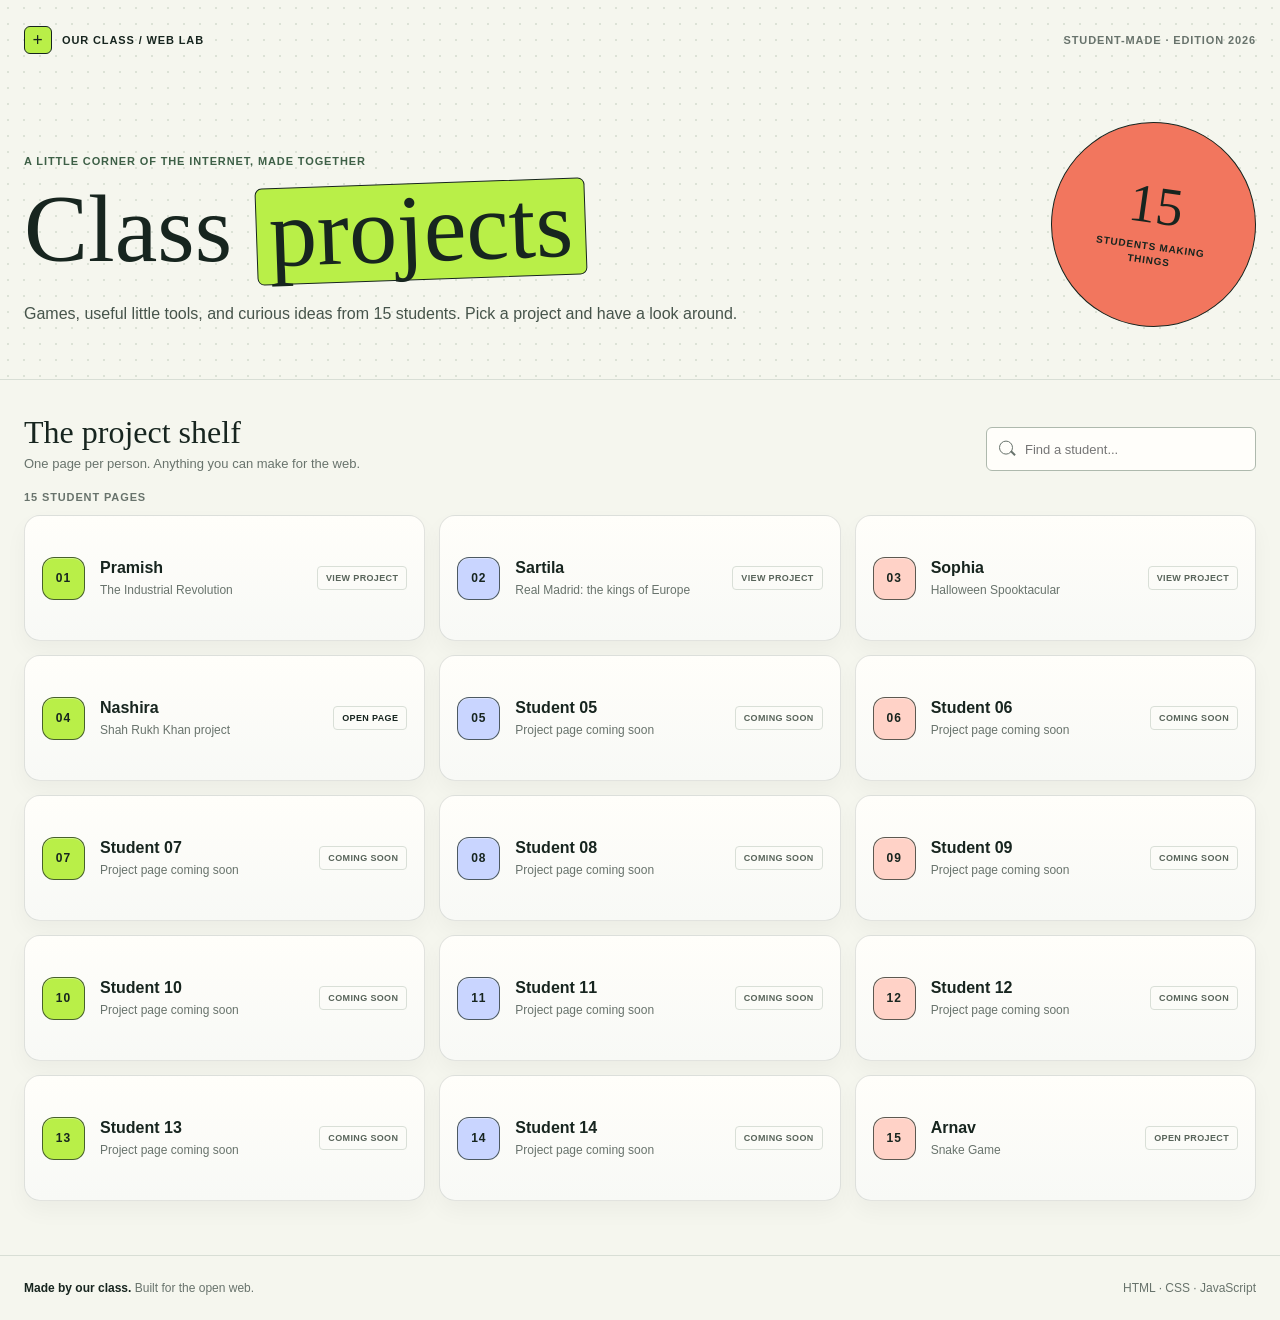
==== commit 92d41899: "Sophia changes" ====
--- a/index.html
+++ b/index.html
@@ -222,6 +222,8 @@
       animation: rise-in 380ms both;
       animation-delay: calc(var(--slot-index) * 24ms);
     }
+
+    a.project-slot { color: inherit; text-decoration: none; }
 
     .project-slot[hidden] { display: none; }
 
@@ -365,7 +367,7 @@
     <section class="project-grid" id="project-grid" aria-label="Student project pages">
       <a class="project-slot project-slot-link" style="--slot-index: 0" data-search="pramish industrial revolution history factories steam" href="industrial-revolution.html" aria-label="Open Pramish's Industrial Revolution project"><span class="slot-number">01</span><div class="slot-copy"><h3>Pramish</h3><p>The Industrial Revolution</p></div><span class="slot-state">View project</span></a>
       <a class="project-slot" style="--slot-index: 1" href="sartila.html" data-search="sartila real madrid soccer football 02 2" aria-label="Sartila's project: Real Madrid"><span class="slot-number">02</span><div class="slot-copy"><h3>Sartila</h3><p>Real Madrid: the kings of Europe</p></div><span class="slot-state">View project</span></a>
-  <a class="project-slot project-slot-link" style="--slot-index: 2" data-search="syon student 03 3 mbappe football goat" href="syon.html" aria-label="Syon's project: The Mbappé Standard"><span class="slot-number">03</span><div class="slot-copy"><h3>Syon</h3><p>The Mbappé Standard · football games</p></div><span class="slot-state">Open project ↗</span></a>
+      <a class="project-slot project-slot-link" style="--slot-index: 2" href="sophia.html" data-search="sophia halloween spooktacular 03 3" aria-label="Sophia's project: Halloween Spooktacular"><span class="slot-number">03</span><div class="slot-copy"><h3>Sophia</h3><p>Halloween Spooktacular</p></div><span class="slot-state">View project</span></a>
       <article class="project-slot" style="--slot-index: 3" data-search="nashira student 04 4 shah rukh khan"><span class="slot-number">04</span><div class="slot-copy"><h3>Nashira</h3><p>Shah Rukh Khan project</p></div><a class="slot-state" href="nashira.html" style="text-decoration:none; color:inherit;">Open page</a></article>
       <article class="project-slot" style="--slot-index: 4" data-search="student 05 5"><span class="slot-number">05</span><div class="slot-copy"><h3>Student 05</h3><p>Project page coming soon</p></div><span class="slot-state">Coming soon</span></article>
       <article class="project-slot" style="--slot-index: 5" data-search="student 06 6"><span class="slot-number">06</span><div class="slot-copy"><h3>Student 06</h3><p>Project page coming soon</p></div><span class="slot-state">Coming soon</span></article>
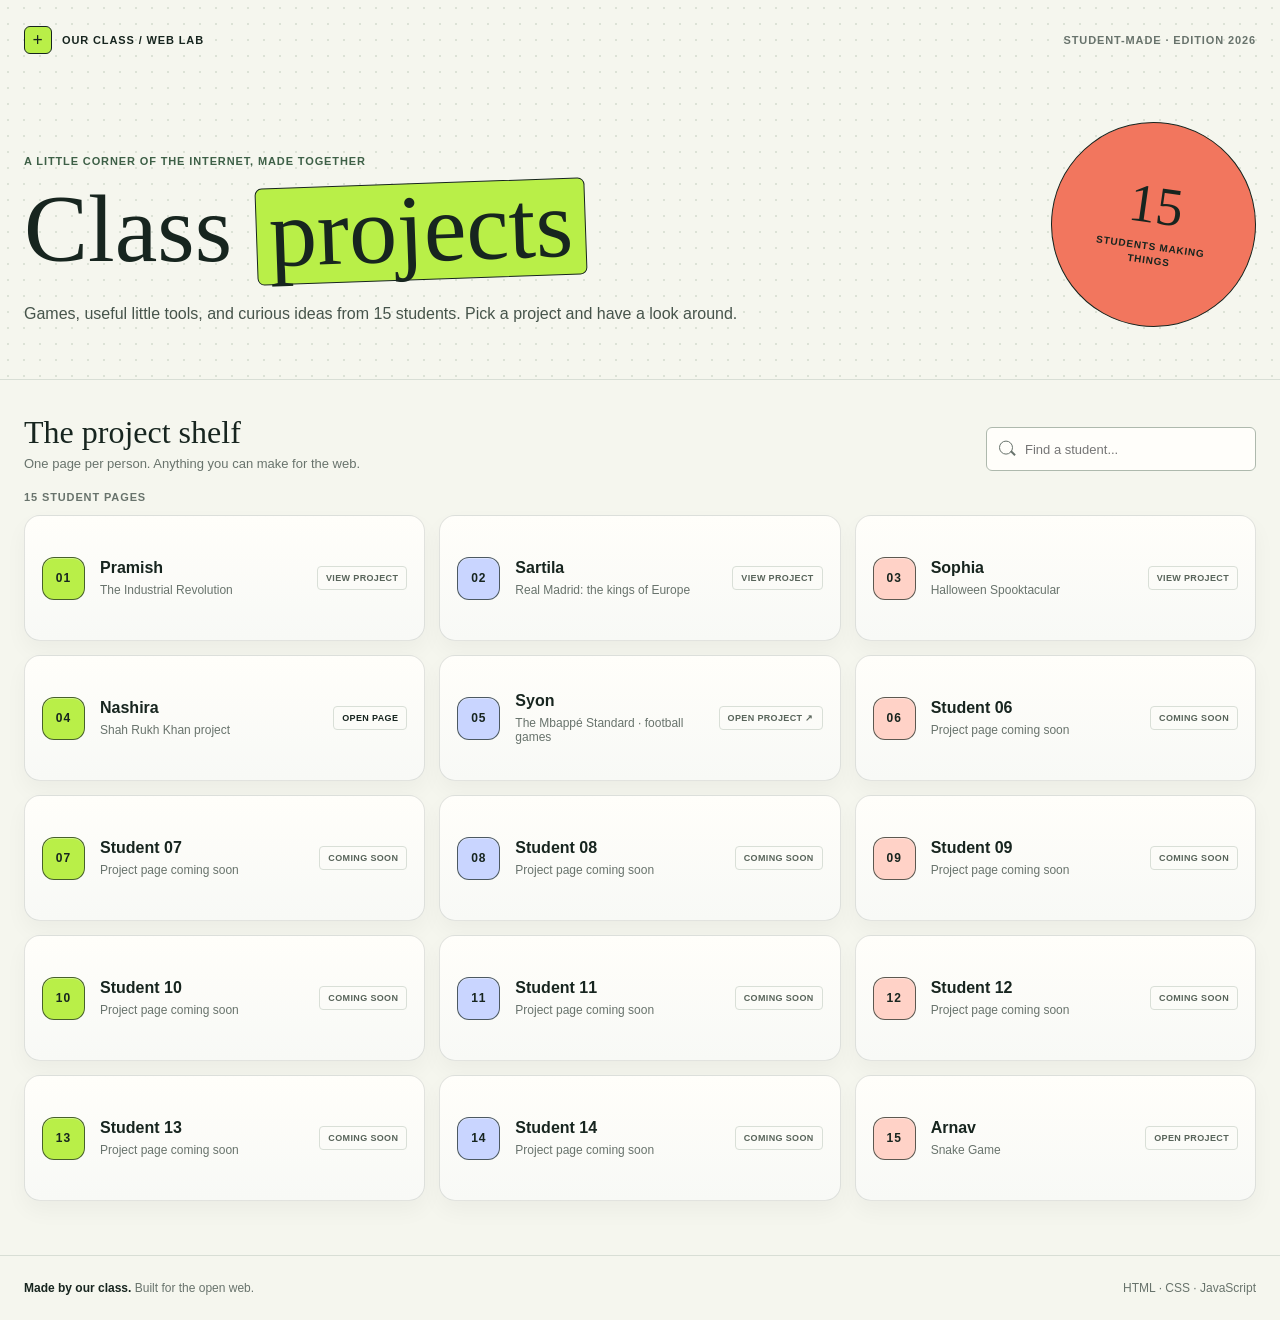
==== commit 8b9f4cb8: "merge conflict fix" ====
--- a/index.html
+++ b/index.html
@@ -222,8 +222,6 @@
       animation: rise-in 380ms both;
       animation-delay: calc(var(--slot-index) * 24ms);
     }
-
-    a.project-slot { color: inherit; text-decoration: none; }
 
     .project-slot[hidden] { display: none; }
 
@@ -369,7 +367,7 @@
       <a class="project-slot" style="--slot-index: 1" href="sartila.html" data-search="sartila real madrid soccer football 02 2" aria-label="Sartila's project: Real Madrid"><span class="slot-number">02</span><div class="slot-copy"><h3>Sartila</h3><p>Real Madrid: the kings of Europe</p></div><span class="slot-state">View project</span></a>
       <a class="project-slot project-slot-link" style="--slot-index: 2" href="sophia.html" data-search="sophia halloween spooktacular 03 3" aria-label="Sophia's project: Halloween Spooktacular"><span class="slot-number">03</span><div class="slot-copy"><h3>Sophia</h3><p>Halloween Spooktacular</p></div><span class="slot-state">View project</span></a>
       <article class="project-slot" style="--slot-index: 3" data-search="nashira student 04 4 shah rukh khan"><span class="slot-number">04</span><div class="slot-copy"><h3>Nashira</h3><p>Shah Rukh Khan project</p></div><a class="slot-state" href="nashira.html" style="text-decoration:none; color:inherit;">Open page</a></article>
-      <article class="project-slot" style="--slot-index: 4" data-search="student 05 5"><span class="slot-number">05</span><div class="slot-copy"><h3>Student 05</h3><p>Project page coming soon</p></div><span class="slot-state">Coming soon</span></article>
+  <a class="project-slot project-slot-link" style="--slot-index: 4" data-search="syon student 05 5 mbappe football goat" href="syon.html" aria-label="Syon's project: The Mbappé Standard"><span class="slot-number">05</span><div class="slot-copy"><h3>Syon</h3><p>The Mbappé Standard · football games</p></div><span class="slot-state">Open project ↗</span></a>
       <article class="project-slot" style="--slot-index: 5" data-search="student 06 6"><span class="slot-number">06</span><div class="slot-copy"><h3>Student 06</h3><p>Project page coming soon</p></div><span class="slot-state">Coming soon</span></article>
       <article class="project-slot" style="--slot-index: 6" data-search="student 07 7"><span class="slot-number">07</span><div class="slot-copy"><h3>Student 07</h3><p>Project page coming soon</p></div><span class="slot-state">Coming soon</span></article>
       <article class="project-slot" style="--slot-index: 7" data-search="student 08 8"><span class="slot-number">08</span><div class="slot-copy"><h3>Student 08</h3><p>Project page coming soon</p></div><span class="slot-state">Coming soon</span></article>
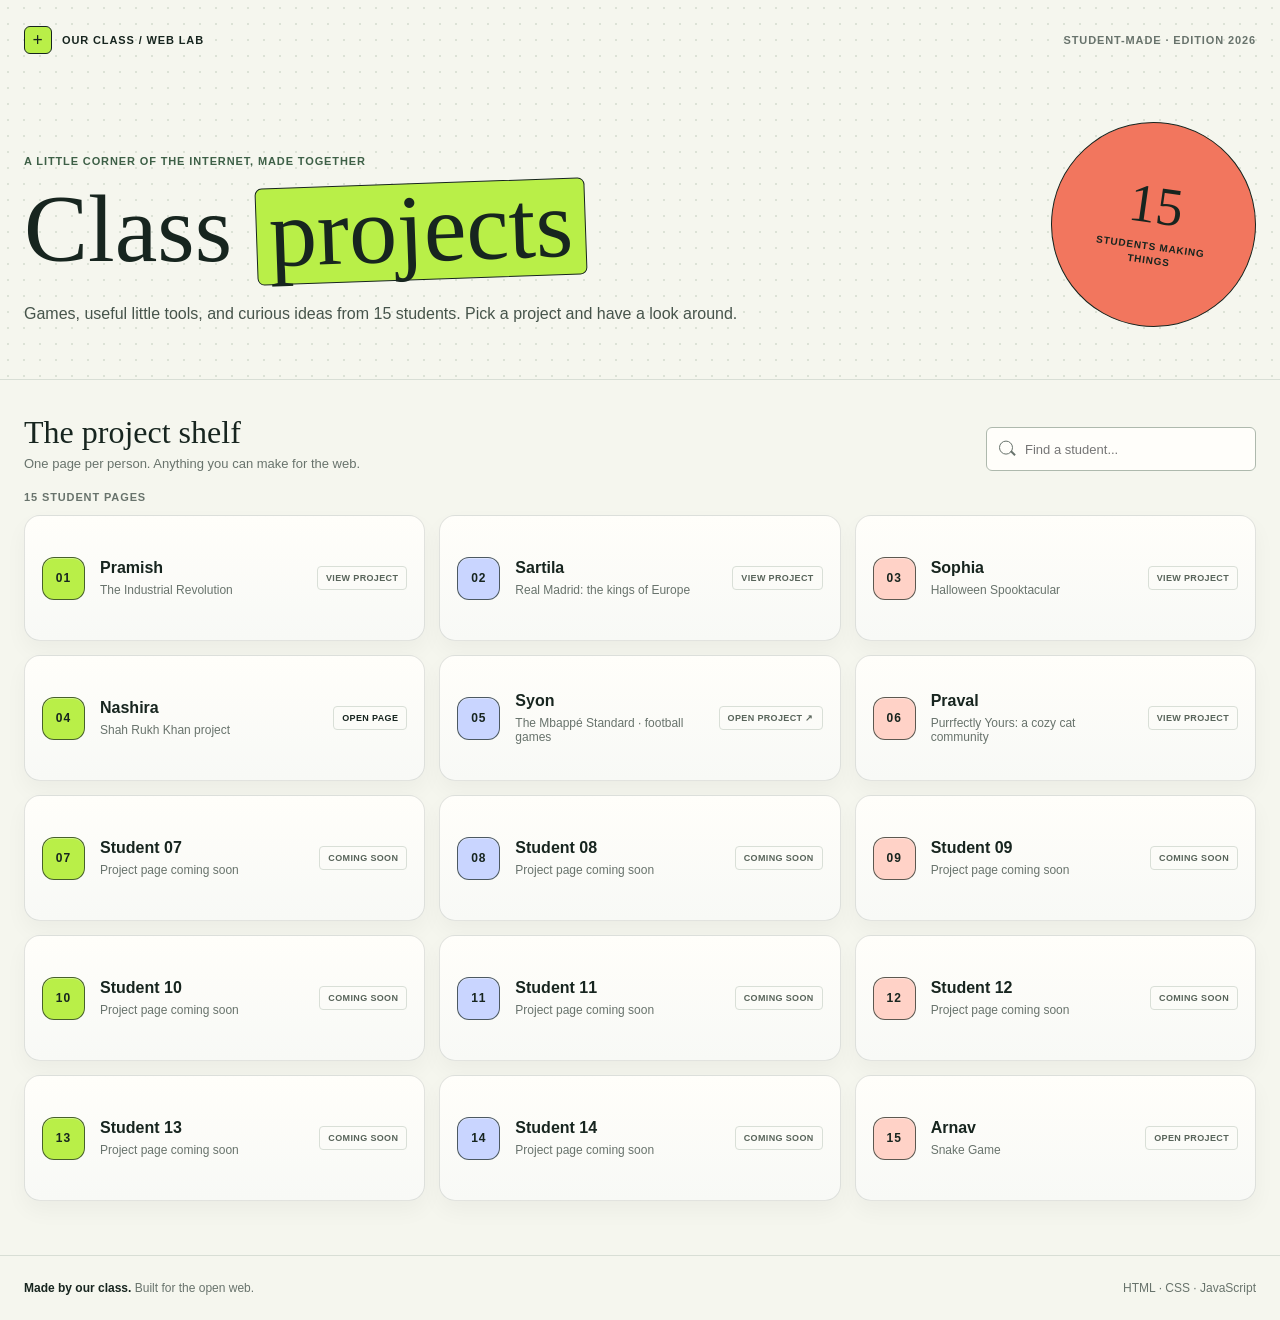
==== commit 44c6d87a: "Merge branch 'main' into praval" ====
--- a/index.html
+++ b/index.html
@@ -368,7 +368,7 @@
       <a class="project-slot project-slot-link" style="--slot-index: 2" href="sophia.html" data-search="sophia halloween spooktacular 03 3" aria-label="Sophia's project: Halloween Spooktacular"><span class="slot-number">03</span><div class="slot-copy"><h3>Sophia</h3><p>Halloween Spooktacular</p></div><span class="slot-state">View project</span></a>
       <article class="project-slot" style="--slot-index: 3" data-search="nashira student 04 4 shah rukh khan"><span class="slot-number">04</span><div class="slot-copy"><h3>Nashira</h3><p>Shah Rukh Khan project</p></div><a class="slot-state" href="nashira.html" style="text-decoration:none; color:inherit;">Open page</a></article>
   <a class="project-slot project-slot-link" style="--slot-index: 4" data-search="syon student 05 5 mbappe football goat" href="syon.html" aria-label="Syon's project: The Mbappé Standard"><span class="slot-number">05</span><div class="slot-copy"><h3>Syon</h3><p>The Mbappé Standard · football games</p></div><span class="slot-state">Open project ↗</span></a>
-      <article class="project-slot" style="--slot-index: 5" data-search="student 06 6"><span class="slot-number">06</span><div class="slot-copy"><h3>Student 06</h3><p>Project page coming soon</p></div><span class="slot-state">Coming soon</span></article>
+      <a class="project-slot project-slot-link" style="--slot-index: 5" href="praval.html" data-search="praval purrfectly yours cat cats care 06 6" aria-label="Praval's project: Purrfectly Yours"><span class="slot-number">06</span><div class="slot-copy"><h3>Praval</h3><p>Purrfectly Yours: a cozy cat community</p></div><span class="slot-state">View project</span></a>
       <article class="project-slot" style="--slot-index: 6" data-search="student 07 7"><span class="slot-number">07</span><div class="slot-copy"><h3>Student 07</h3><p>Project page coming soon</p></div><span class="slot-state">Coming soon</span></article>
       <article class="project-slot" style="--slot-index: 7" data-search="student 08 8"><span class="slot-number">08</span><div class="slot-copy"><h3>Student 08</h3><p>Project page coming soon</p></div><span class="slot-state">Coming soon</span></article>
       <article class="project-slot" style="--slot-index: 8" data-search="student 09 9"><span class="slot-number">09</span><div class="slot-copy"><h3>Student 09</h3><p>Project page coming soon</p></div><span class="slot-state">Coming soon</span></article>
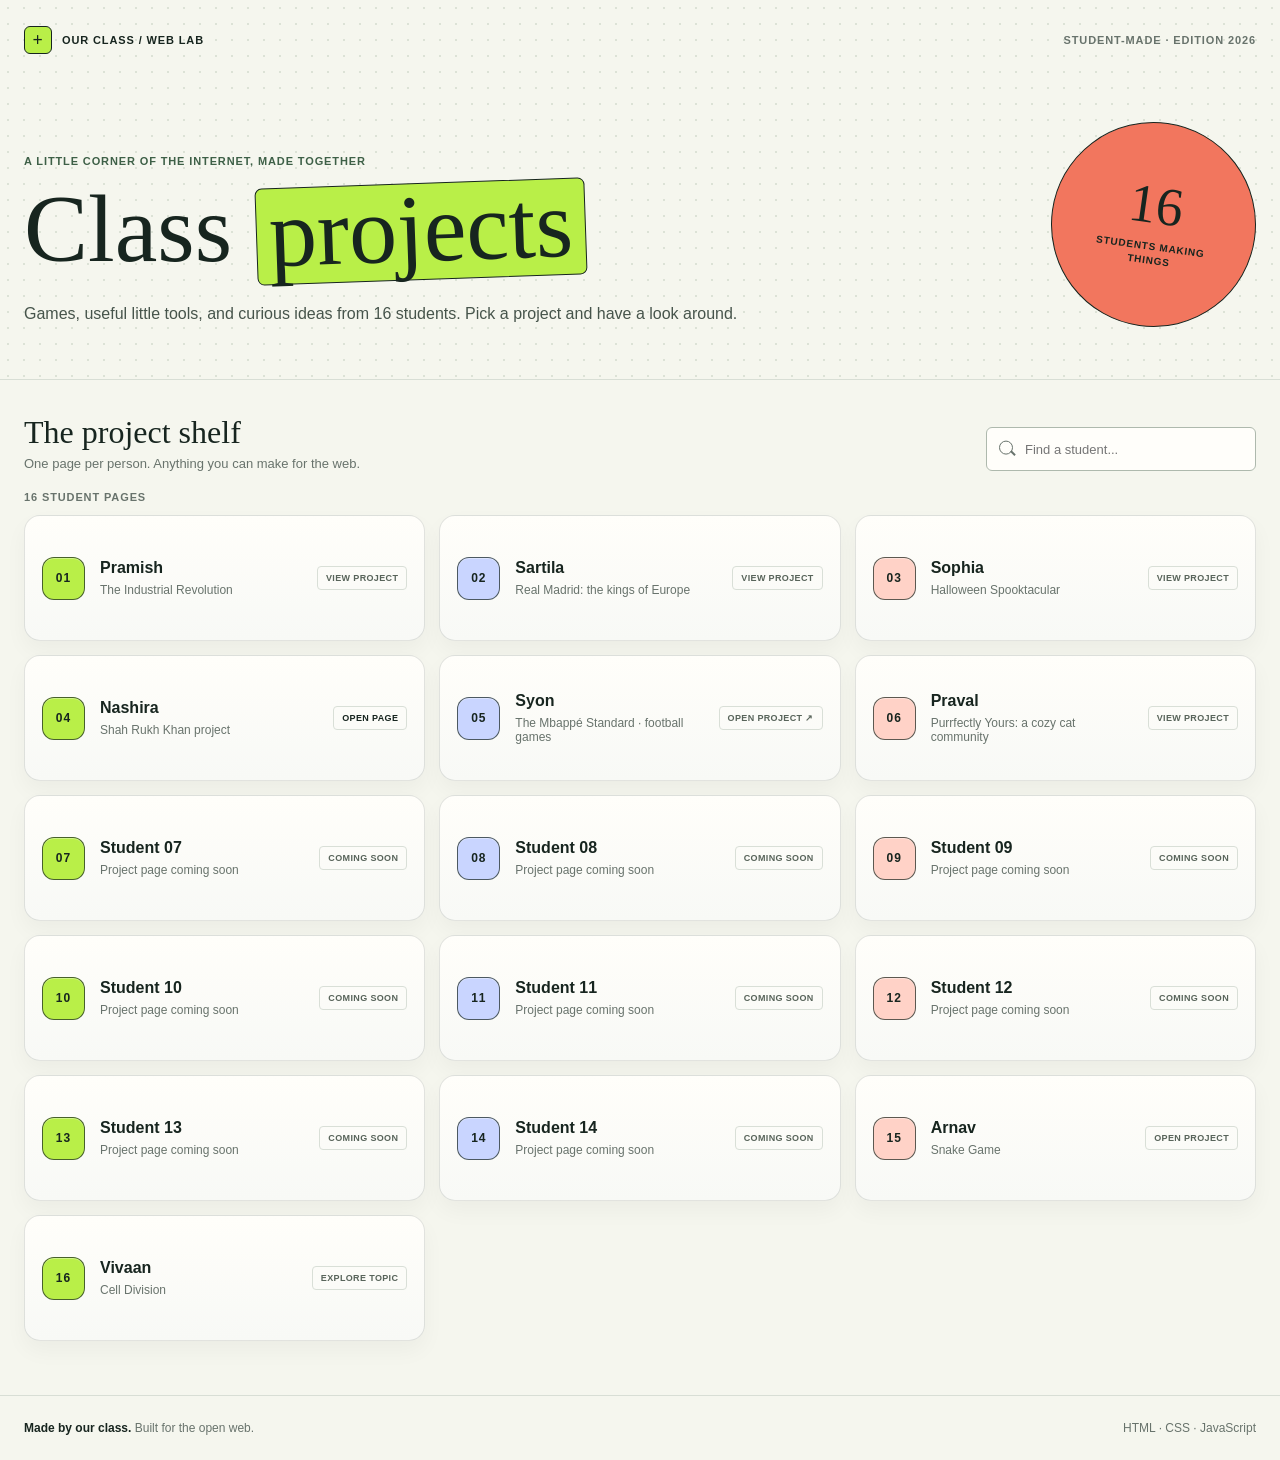
==== commit c2306399: "Merge pull request #7 from simplybhasa-crypto/vivaansiwakoti l" ====
--- a/index.html
+++ b/index.html
@@ -340,10 +340,10 @@
         <div>
           <p class="eyebrow">A little corner of the internet, made together</p>
           <h1>Class <span>projects</span></h1>
-          <p class="hero-note">Games, useful little tools, and curious ideas from 15 students. Pick a project and have a look around.</p>
+          <p class="hero-note">Games, useful little tools, and curious ideas from 16 students. Pick a project and have a look around.</p>
         </div>
-        <div class="hero-stamp" aria-label="15 student projects">
-          <strong>15</strong>
+        <div class="hero-stamp" aria-label="16 student projects">
+          <strong>16</strong>
           <span>students making things</span>
         </div>
       </div>
@@ -361,7 +361,7 @@
         <input class="search-input" id="project-search" type="search" placeholder="Find a student..." autocomplete="off">
       </label>
     </div>
-    <p class="results-count" id="results-count" aria-live="polite">15 STUDENT PAGES</p>
+    <p class="results-count" id="results-count" aria-live="polite">16 STUDENT PAGES</p>
     <section class="project-grid" id="project-grid" aria-label="Student project pages">
       <a class="project-slot project-slot-link" style="--slot-index: 0" data-search="pramish industrial revolution history factories steam" href="industrial-revolution.html" aria-label="Open Pramish's Industrial Revolution project"><span class="slot-number">01</span><div class="slot-copy"><h3>Pramish</h3><p>The Industrial Revolution</p></div><span class="slot-state">View project</span></a>
       <a class="project-slot" style="--slot-index: 1" href="sartila.html" data-search="sartila real madrid soccer football 02 2" aria-label="Sartila's project: Real Madrid"><span class="slot-number">02</span><div class="slot-copy"><h3>Sartila</h3><p>Real Madrid: the kings of Europe</p></div><span class="slot-state">View project</span></a>
@@ -378,6 +378,7 @@
       <article class="project-slot" style="--slot-index: 12" data-search="student 13 13"><span class="slot-number">13</span><div class="slot-copy"><h3>Student 13</h3><p>Project page coming soon</p></div><span class="slot-state">Coming soon</span></article>
       <article class="project-slot" style="--slot-index: 13" data-search="student 14 14"><span class="slot-number">14</span><div class="slot-copy"><h3>Student 14</h3><p>Project page coming soon</p></div><span class="slot-state">Coming soon</span></article>
       <a class="project-slot" href="arnav.html" style="--slot-index: 14" data-search="arnav snake game student 15 15"><span class="slot-number">15</span><div class="slot-copy"><h3>Arnav</h3><p>Snake Game</p></div><span class="slot-state">Open project</span></a>
+      <a class="project-slot project-slot-link" style="--slot-index: 15" data-search="vivaan cell division biology mitosis meiosis science" href="vivaan.html" aria-label="Open Vivaan's cell division project"><span class="slot-number">16</span><div class="slot-copy"><h3>Vivaan</h3><p>Cell Division</p></div><span class="slot-state">Explore topic</span></a>
     </section>
     <p class="empty-state" id="empty-state">No student pages match that search.</p>
   </main>
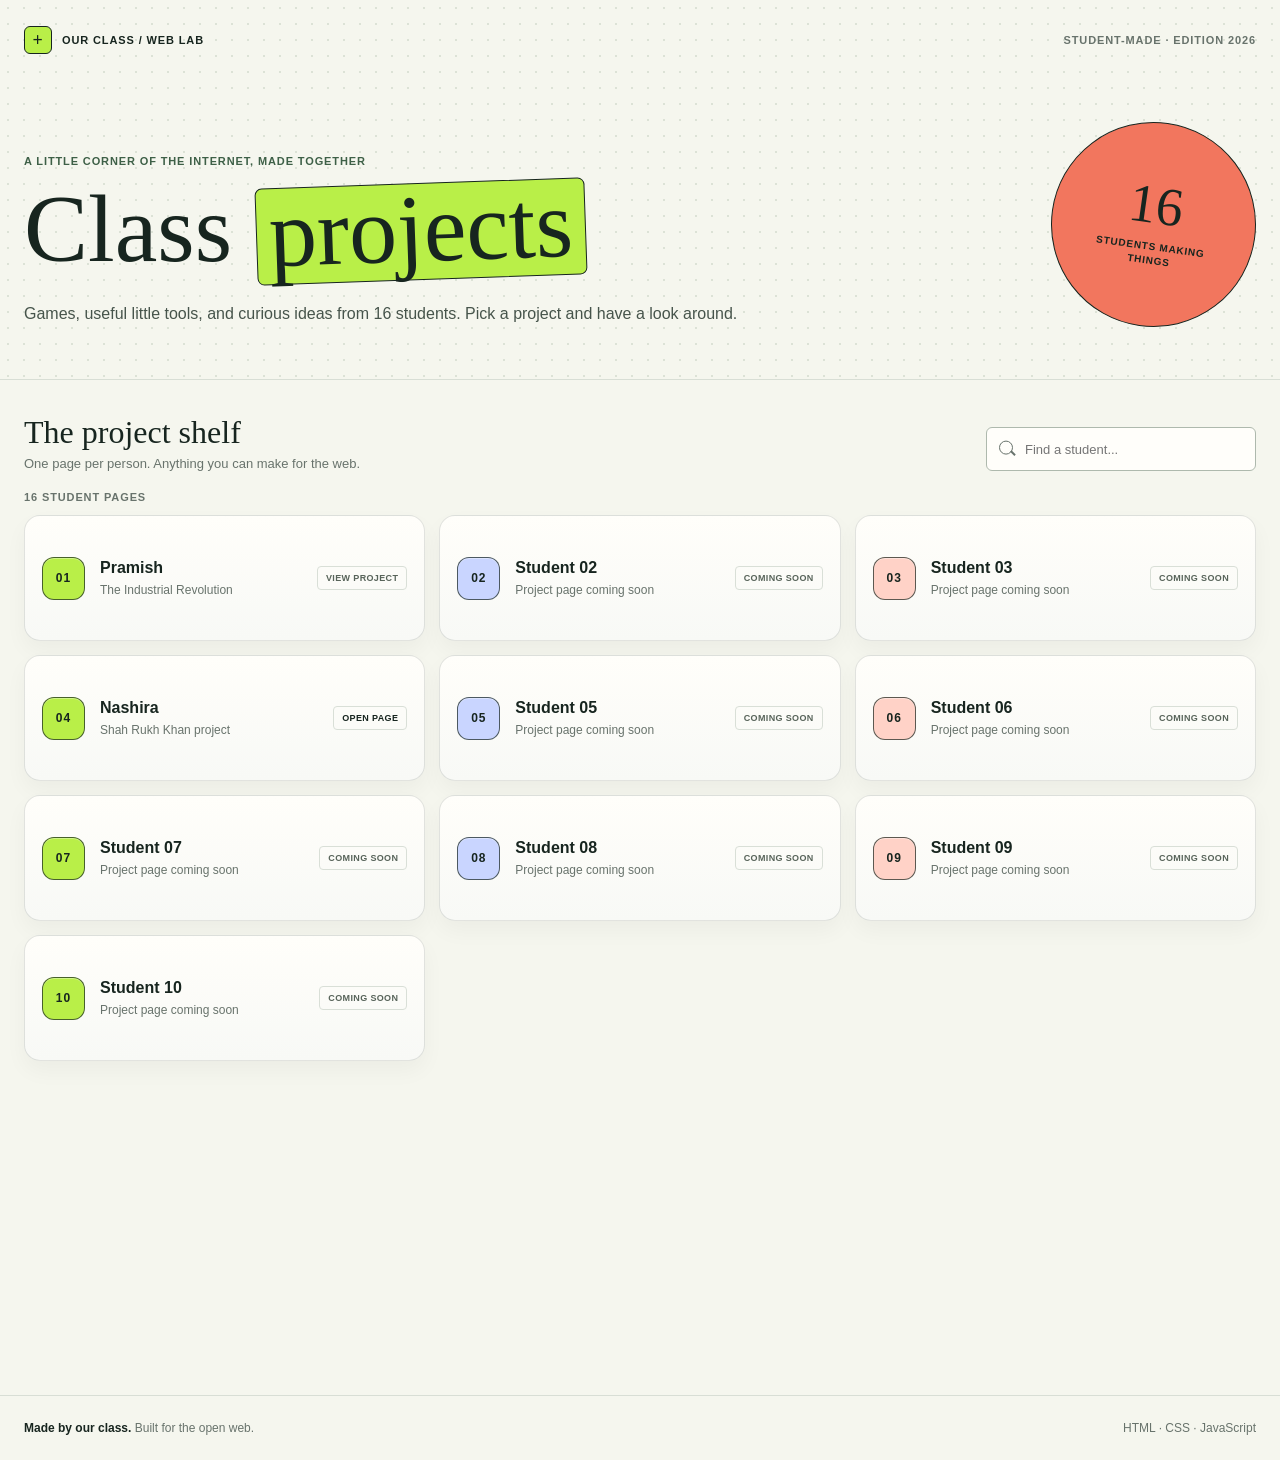
==== commit df2ac579: "new game" ====
--- a/index.html
+++ b/index.html
@@ -232,11 +232,6 @@
       border-color: rgba(23, 37, 31, 0.35);
       box-shadow: 0 16px 28px rgba(23, 37, 31, 0.08);
       transform: translate(-1px, -2px);
-    }
-
-    a.project-slot:focus-visible {
-      outline: 3px solid var(--blue);
-      outline-offset: 3px;
     }
 
     .slot-number {
@@ -364,11 +359,11 @@
     <p class="results-count" id="results-count" aria-live="polite">16 STUDENT PAGES</p>
     <section class="project-grid" id="project-grid" aria-label="Student project pages">
       <a class="project-slot project-slot-link" style="--slot-index: 0" data-search="pramish industrial revolution history factories steam" href="industrial-revolution.html" aria-label="Open Pramish's Industrial Revolution project"><span class="slot-number">01</span><div class="slot-copy"><h3>Pramish</h3><p>The Industrial Revolution</p></div><span class="slot-state">View project</span></a>
-      <a class="project-slot" style="--slot-index: 1" href="sartila.html" data-search="sartila real madrid soccer football 02 2" aria-label="Sartila's project: Real Madrid"><span class="slot-number">02</span><div class="slot-copy"><h3>Sartila</h3><p>Real Madrid: the kings of Europe</p></div><span class="slot-state">View project</span></a>
-      <a class="project-slot project-slot-link" style="--slot-index: 2" href="sophia.html" data-search="sophia halloween spooktacular 03 3" aria-label="Sophia's project: Halloween Spooktacular"><span class="slot-number">03</span><div class="slot-copy"><h3>Sophia</h3><p>Halloween Spooktacular</p></div><span class="slot-state">View project</span></a>
+      <article class="project-slot" style="--slot-index: 1" data-search="student 02 2"><span class="slot-number">02</span><div class="slot-copy"><h3>Student 02</h3><p>Project page coming soon</p></div><span class="slot-state">Coming soon</span></article>
+      <article class="project-slot" style="--slot-index: 2" data-search="student 03 3"><span class="slot-number">03</span><div class="slot-copy"><h3>Student 03</h3><p>Project page coming soon</p></div><span class="slot-state">Coming soon</span></article>
       <article class="project-slot" style="--slot-index: 3" data-search="nashira student 04 4 shah rukh khan"><span class="slot-number">04</span><div class="slot-copy"><h3>Nashira</h3><p>Shah Rukh Khan project</p></div><a class="slot-state" href="nashira.html" style="text-decoration:none; color:inherit;">Open page</a></article>
-  <a class="project-slot project-slot-link" style="--slot-index: 4" data-search="syon student 05 5 mbappe football goat" href="syon.html" aria-label="Syon's project: The Mbappé Standard"><span class="slot-number">05</span><div class="slot-copy"><h3>Syon</h3><p>The Mbappé Standard · football games</p></div><span class="slot-state">Open project ↗</span></a>
-      <a class="project-slot project-slot-link" style="--slot-index: 5" href="praval.html" data-search="praval purrfectly yours cat cats care 06 6" aria-label="Praval's project: Purrfectly Yours"><span class="slot-number">06</span><div class="slot-copy"><h3>Praval</h3><p>Purrfectly Yours: a cozy cat community</p></div><span class="slot-state">View project</span></a>
+      <article class="project-slot" style="--slot-index: 4" data-search="student 05 5"><span class="slot-number">05</span><div class="slot-copy"><h3>Student 05</h3><p>Project page coming soon</p></div><span class="slot-state">Coming soon</span></article>
+      <article class="project-slot" style="--slot-index: 5" data-search="student 06 6"><span class="slot-number">06</span><div class="slot-copy"><h3>Student 06</h3><p>Project page coming soon</p></div><span class="slot-state">Coming soon</span></article>
       <article class="project-slot" style="--slot-index: 6" data-search="student 07 7"><span class="slot-number">07</span><div class="slot-copy"><h3>Student 07</h3><p>Project page coming soon</p></div><span class="slot-state">Coming soon</span></article>
       <article class="project-slot" style="--slot-index: 7" data-search="student 08 8"><span class="slot-number">08</span><div class="slot-copy"><h3>Student 08</h3><p>Project page coming soon</p></div><span class="slot-state">Coming soon</span></article>
       <article class="project-slot" style="--slot-index: 8" data-search="student 09 9"><span class="slot-number">09</span><div class="slot-copy"><h3>Student 09</h3><p>Project page coming soon</p></div><span class="slot-state">Coming soon</span></article>
@@ -378,7 +373,7 @@
       <article class="project-slot" style="--slot-index: 12" data-search="student 13 13"><span class="slot-number">13</span><div class="slot-copy"><h3>Student 13</h3><p>Project page coming soon</p></div><span class="slot-state">Coming soon</span></article>
       <article class="project-slot" style="--slot-index: 13" data-search="student 14 14"><span class="slot-number">14</span><div class="slot-copy"><h3>Student 14</h3><p>Project page coming soon</p></div><span class="slot-state">Coming soon</span></article>
       <a class="project-slot" href="arnav.html" style="--slot-index: 14" data-search="arnav snake game student 15 15"><span class="slot-number">15</span><div class="slot-copy"><h3>Arnav</h3><p>Snake Game</p></div><span class="slot-state">Open project</span></a>
-      <a class="project-slot project-slot-link" style="--slot-index: 15" data-search="vivaan cell division biology mitosis meiosis science" href="vivaan.html" aria-label="Open Vivaan's cell division project"><span class="slot-number">16</span><div class="slot-copy"><h3>Vivaan</h3><p>Cell Division</p></div><span class="slot-state">Explore topic</span></a>
+      <a class="project-slot project-slot-link" href="guess-the-word.html" style="--slot-index: 15" data-search="guess the word game letters hidden word challenge"><span class="slot-number">16</span><div class="slot-copy"><h3>Guess the Word</h3><p>Hidden word challenge</p></div><span class="slot-state">Play now</span></a>
     </section>
     <p class="empty-state" id="empty-state">No student pages match that search.</p>
   </main>
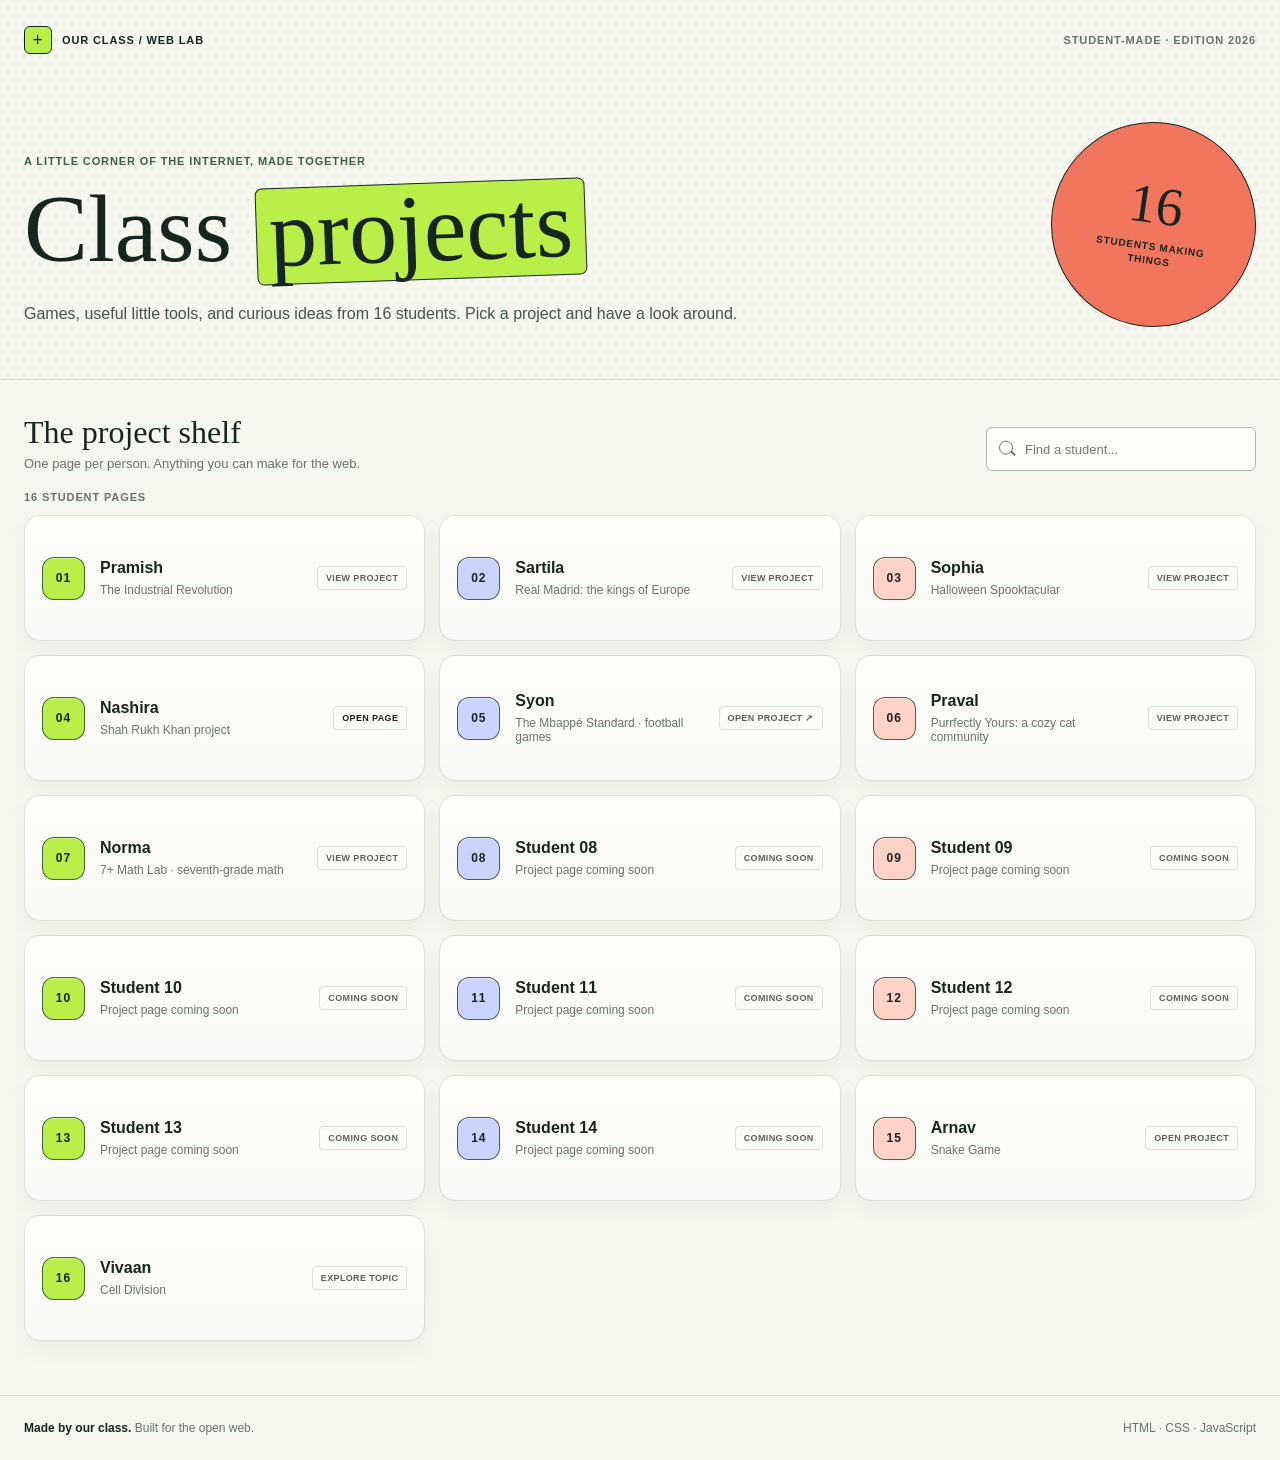
==== commit 30a9976b: "Update index.html" ====
--- a/index.html
+++ b/index.html
@@ -232,6 +232,11 @@
       border-color: rgba(23, 37, 31, 0.35);
       box-shadow: 0 16px 28px rgba(23, 37, 31, 0.08);
       transform: translate(-1px, -2px);
+    }
+
+    a.project-slot:focus-visible {
+      outline: 3px solid var(--blue);
+      outline-offset: 3px;
     }
 
     .slot-number {
@@ -359,12 +364,12 @@
     <p class="results-count" id="results-count" aria-live="polite">16 STUDENT PAGES</p>
     <section class="project-grid" id="project-grid" aria-label="Student project pages">
       <a class="project-slot project-slot-link" style="--slot-index: 0" data-search="pramish industrial revolution history factories steam" href="industrial-revolution.html" aria-label="Open Pramish's Industrial Revolution project"><span class="slot-number">01</span><div class="slot-copy"><h3>Pramish</h3><p>The Industrial Revolution</p></div><span class="slot-state">View project</span></a>
-      <article class="project-slot" style="--slot-index: 1" data-search="student 02 2"><span class="slot-number">02</span><div class="slot-copy"><h3>Student 02</h3><p>Project page coming soon</p></div><span class="slot-state">Coming soon</span></article>
-      <article class="project-slot" style="--slot-index: 2" data-search="student 03 3"><span class="slot-number">03</span><div class="slot-copy"><h3>Student 03</h3><p>Project page coming soon</p></div><span class="slot-state">Coming soon</span></article>
+      <a class="project-slot" style="--slot-index: 1" href="sartila.html" data-search="sartila real madrid soccer football 02 2" aria-label="Sartila's project: Real Madrid"><span class="slot-number">02</span><div class="slot-copy"><h3>Sartila</h3><p>Real Madrid: the kings of Europe</p></div><span class="slot-state">View project</span></a>
+      <a class="project-slot project-slot-link" style="--slot-index: 2" href="sophia.html" data-search="sophia halloween spooktacular 03 3" aria-label="Sophia's project: Halloween Spooktacular"><span class="slot-number">03</span><div class="slot-copy"><h3>Sophia</h3><p>Halloween Spooktacular</p></div><span class="slot-state">View project</span></a>
       <article class="project-slot" style="--slot-index: 3" data-search="nashira student 04 4 shah rukh khan"><span class="slot-number">04</span><div class="slot-copy"><h3>Nashira</h3><p>Shah Rukh Khan project</p></div><a class="slot-state" href="nashira.html" style="text-decoration:none; color:inherit;">Open page</a></article>
-      <article class="project-slot" style="--slot-index: 4" data-search="student 05 5"><span class="slot-number">05</span><div class="slot-copy"><h3>Student 05</h3><p>Project page coming soon</p></div><span class="slot-state">Coming soon</span></article>
-      <article class="project-slot" style="--slot-index: 5" data-search="student 06 6"><span class="slot-number">06</span><div class="slot-copy"><h3>Student 06</h3><p>Project page coming soon</p></div><span class="slot-state">Coming soon</span></article>
-      <article class="project-slot" style="--slot-index: 6" data-search="student 07 7"><span class="slot-number">07</span><div class="slot-copy"><h3>Student 07</h3><p>Project page coming soon</p></div><span class="slot-state">Coming soon</span></article>
+  <a class="project-slot project-slot-link" style="--slot-index: 4" data-search="syon student 05 5 mbappe football goat" href="syon.html" aria-label="Syon's project: The Mbappé Standard"><span class="slot-number">05</span><div class="slot-copy"><h3>Syon</h3><p>The Mbappé Standard · football games</p></div><span class="slot-state">Open project ↗</span></a>
+      <a class="project-slot project-slot-link" style="--slot-index: 5" href="praval.html" data-search="praval purrfectly yours cat cats care 06 6" aria-label="Praval's project: Purrfectly Yours"><span class="slot-number">06</span><div class="slot-copy"><h3>Praval</h3><p>Purrfectly Yours: a cozy cat community</p></div><span class="slot-state">View project</span></a>
+      <a class="project-slot project-slot-link" style="--slot-index: 6" href="norma.html" data-search="norma math 7+ seventh grade practice algebra 07 7" aria-label="Norma's project: 7+ Math Lab"><span class="slot-number">07</span><div class="slot-copy"><h3>Norma</h3><p>7+ Math Lab · seventh-grade math</p></div><span class="slot-state">View project</span></a>
       <article class="project-slot" style="--slot-index: 7" data-search="student 08 8"><span class="slot-number">08</span><div class="slot-copy"><h3>Student 08</h3><p>Project page coming soon</p></div><span class="slot-state">Coming soon</span></article>
       <article class="project-slot" style="--slot-index: 8" data-search="student 09 9"><span class="slot-number">09</span><div class="slot-copy"><h3>Student 09</h3><p>Project page coming soon</p></div><span class="slot-state">Coming soon</span></article>
       <article class="project-slot" style="--slot-index: 9" data-search="student 10 10"><span class="slot-number">10</span><div class="slot-copy"><h3>Student 10</h3><p>Project page coming soon</p></div><span class="slot-state">Coming soon</span></article>
@@ -373,7 +378,7 @@
       <article class="project-slot" style="--slot-index: 12" data-search="student 13 13"><span class="slot-number">13</span><div class="slot-copy"><h3>Student 13</h3><p>Project page coming soon</p></div><span class="slot-state">Coming soon</span></article>
       <article class="project-slot" style="--slot-index: 13" data-search="student 14 14"><span class="slot-number">14</span><div class="slot-copy"><h3>Student 14</h3><p>Project page coming soon</p></div><span class="slot-state">Coming soon</span></article>
       <a class="project-slot" href="arnav.html" style="--slot-index: 14" data-search="arnav snake game student 15 15"><span class="slot-number">15</span><div class="slot-copy"><h3>Arnav</h3><p>Snake Game</p></div><span class="slot-state">Open project</span></a>
-      <a class="project-slot project-slot-link" href="guess-the-word.html" style="--slot-index: 15" data-search="guess the word game letters hidden word challenge"><span class="slot-number">16</span><div class="slot-copy"><h3>Guess the Word</h3><p>Hidden word challenge</p></div><span class="slot-state">Play now</span></a>
+      <a class="project-slot project-slot-link" style="--slot-index: 15" data-search="vivaan cell division biology mitosis meiosis science" href="vivaan.html" aria-label="Open Vivaan's cell division project"><span class="slot-number">16</span><div class="slot-copy"><h3>Vivaan</h3><p>Cell Division</p></div><span class="slot-state">Explore topic</span></a>
     </section>
     <p class="empty-state" id="empty-state">No student pages match that search.</p>
   </main>
